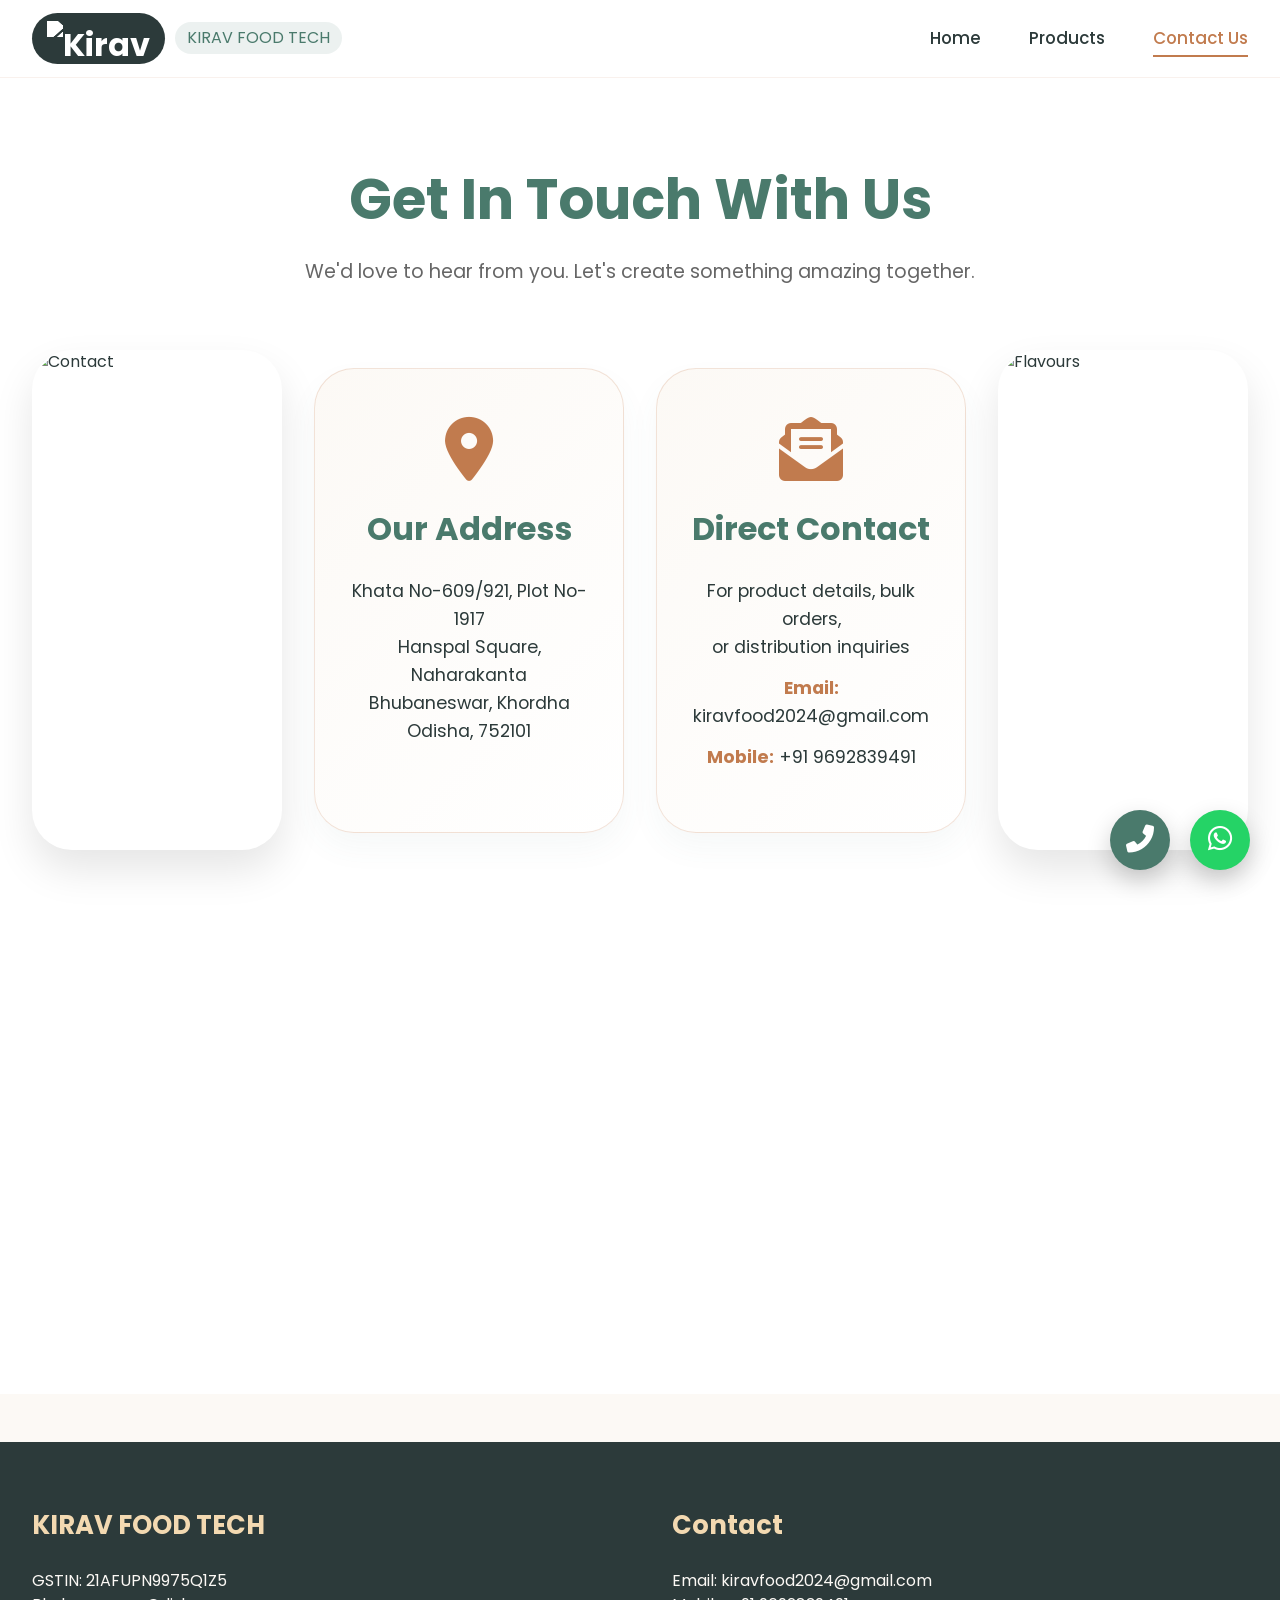
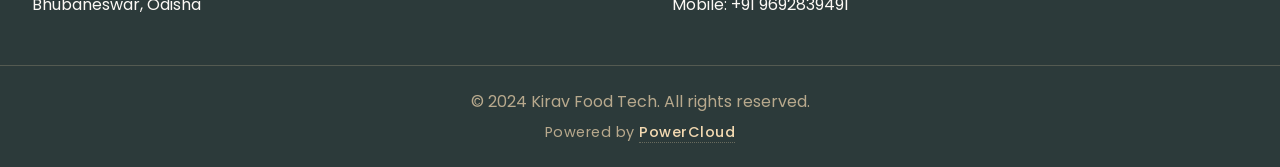
==== contact.html @ 80611a4d "Add files via upload" ====
<!DOCTYPE html>
<html lang="en">
<head>
    <meta charset="UTF-8">
    <meta name="viewport" content="width=device-width, initial-scale=1.0">
    <title>Contact Us | Kirav Food Tech</title>
    <link rel="stylesheet" href="https://cdnjs.cloudflare.com/ajax/libs/font-awesome/6.0.0/css/all.min.css">
    <style>
        * {
            margin: 0;
            padding: 0;
            box-sizing: border-box;
        }

        body {
            font-family: 'Poppins', sans-serif;
            color: #2C3A3A;
            line-height: 1.5;
            background-color: #FCF9F5;
        }

        .container {
            max-width: 1280px;
            margin: 0 auto;
            padding: 0 2rem;
        }
        
        /* Navigation */
        .navbar {
            background: rgba(255,255,255,0.95);
            backdrop-filter: blur(10px);
            position: sticky;
            top: 0;
            z-index: 100;
            padding: 0.8rem 0;
            border-bottom: 1px solid rgba(193,123,78,0.1);
        }
        
        .nav-flex {
            display: flex;
            justify-content: space-between;
            align-items: center;
        }
        
        .logo {
            font-size: 2rem;
            font-weight: 700;
            text-decoration: none;
            color: #C17B4E;
            display: flex;
            align-items: center;
            gap: 10px;
        }
        
        .logo-img-container {
            background: #2C3A3A;
            padding: 8px 15px;
            border-radius: 40px;
            display: flex;
            align-items: center;
            justify-content: center;
        }
        
        .logo-img {
            height: 35px;
            width: auto;
            filter: brightness(0) invert(1);
        }
        
        .logo span {
            font-weight: 400;
            font-size: 1rem;
            color: #4A7A6C;
            background: rgba(74,122,108,0.1);
            padding: 4px 12px;
            border-radius: 40px;
        }
        
        .nav-links {
            display: flex;
            gap: 3rem;
            list-style: none;
        }
        .nav-links a {
            text-decoration: none;
            font-weight: 500;
            color: #2C3A3A;
            font-size: 1.05rem;
            transition: 0.2s;
            position: relative;
            padding: 5px 0;
        }
        .nav-links a:hover,
        .nav-links a.active {
            color: #C17B4E;
        }
        .nav-links a.active:after {
            content: '';
            position: absolute;
            bottom: -2px;
            left: 0;
            width: 100%;
            height: 2px;
            background: #C17B4E;
        }

        /* Contact Page Layout */
        .contact-page {
            padding: 5rem 0;
            background: white;
        }

        .contact-header {
            text-align: center;
            margin-bottom: 4rem;
        }
        .contact-header h1 {
            font-size: 3.5rem;
            color: #4A7A6C;
            margin-bottom: 1rem;
        }
        .contact-header p {
            font-size: 1.2rem;
            color: #666;
        }

        .contact-grid {
            display: grid;
            grid-template-columns: 250px 1fr 250px;
            gap: 2rem;
            align-items: center;
        }

        /* Contact Images - from images/contact-left.jpg and contact-right.jpg */
        .contact-image {
            height: 500px;
            border-radius: 40px;
            overflow: hidden;
            box-shadow: 0 20px 40px rgba(0,0,0,0.1);
        }
        .contact-image img {
            width: 100%;
            height: 100%;
            object-fit: cover;
            transition: transform 0.5s;
        }
        .contact-image:hover img {
            transform: scale(1.1);
        }

        .contact-cards {
            display: grid;
            grid-template-columns: 1fr 1fr;
            gap: 2rem;
        }

        .contact-card {
            background: linear-gradient(135deg, #FCF9F5, #fff);
            padding: 3rem 2rem;
            border-radius: 40px;
            text-align: center;
            border: 1px solid rgba(193,123,78,0.2);
            box-shadow: 0 15px 30px rgba(74,122,108,0.05);
            transition: 0.3s;
        }
        .contact-card:hover {
            transform: translateY(-10px);
            border-color: #C17B4E;
        }
        .contact-card i {
            font-size: 4rem;
            color: #C17B4E;
            margin-bottom: 1.5rem;
        }
        .contact-card h3 {
            font-size: 2rem;
            color: #4A7A6C;
            margin-bottom: 1.5rem;
        }
        .contact-card p {
            font-size: 1.1rem;
            color: #2C3A3A;
            margin-bottom: 0.8rem;
            line-height: 1.6;
        }
        .contact-card strong {
            color: #C17B4E;
        }

        /* Map Section */
        .map-section {
            margin-top: 4rem;
            border-radius: 40px;
            overflow: hidden;
            height: 400px;
        }
        .map-section iframe {
            width: 100%;
            height: 100%;
        }

/* Footer */
footer {
    background: #2C3A3A;
    color: #FCF9F5;
    padding-top: 4rem;
    margin-top: 3rem;
}

.footer-grid {
    display: grid;
    grid-template-columns: 1fr 1fr;
    gap: 4rem;
    padding-bottom: 3rem;
}

.footer-col h3 {
    color: #F3D9B1;
    font-size: 1.6rem;
    margin-bottom: 1.5rem;
}

.footer-bottom {
    border-top: 1px solid rgba(243, 217, 177, 0.2);
    padding: 1.5rem 0;
    text-align: center;
    color: rgba(243, 217, 177, 0.7);
}

/* PowerCloud link styling - FIXED */
.footer-bottom a {
    color: #F3D9B1;  /* Vanilla cream color */
    text-decoration: none;
    font-weight: 500;
    transition: color 0.2s;
    border-bottom: 1px dotted rgba(243, 217, 177, 0.3);
}

.footer-bottom a:hover {
    color: #C17B4E;  /* Terracotta on hover */
    border-bottom-color: #C17B4E;
}

.powered-by {
    margin-top: 0.5rem;
    font-size: 0.9rem;
    letter-spacing: 0.5px;
}

        /* Floating Buttons */
        .float-btn {
            position: fixed;
            width: 60px;
            height: 60px;
            bottom: 30px;
            border-radius: 50%;
            color: white;
            text-align: center;
            font-size: 28px;
            line-height: 60px;
            box-shadow: 0 10px 25px rgba(0,0,0,0.2);
            z-index: 100;
            transition: 0.2s;
        }
        .whatsapp {
            background: #25D366;
            right: 30px;
        }
        .phone {
            background: #4A7A6C;
            right: 110px;
        }
        .float-btn:hover {
            transform: scale(1.1);
        }

        @media (max-width: 1000px) {
            .contact-grid {
                grid-template-columns: 1fr;
            }
            .contact-image {
                height: 300px;
            }
        }
    </style>
    <link href="https://fonts.googleapis.com/css2?family=Poppins:wght@300;400;500;600;700&display=swap" rel="stylesheet">
</head>
<body>
    <nav class="navbar">
        <div class="container nav-flex">
            <a href="index.html" class="logo">
                <div class="logo-img-container">
                    <img src="images/logo-dark.png" alt="Kirav" class="logo-img">
                </div>
                <span>KIRAV FOOD TECH</span>
            </a>
            <ul class="nav-links">
                <li><a href="index.html">Home</a></li>
                <li><a href="products.html">Products</a></li>
                <li><a href="contact.html" class="active">Contact Us</a></li>
            </ul>
        </div>
    </nav>

    <section class="contact-page">
        <div class="container">
            <div class="contact-header">
                <h1>Get In Touch With Us</h1>
                <p>We'd love to hear from you. Let's create something amazing together.</p>
            </div>

            <div class="contact-grid">
                <!-- Left Image - images/contact-left.jpg -->
                <div class="contact-image">
                    <img src="images/contact-left.jpg" alt="Contact">
                </div>

                <!-- Contact Cards -->
                <div class="contact-cards">
                    <div class="contact-card">
                        <i class="fas fa-map-marker-alt"></i>
                        <h3>Our Address</h3>
                        <p>Khata No-609/921, Plot No-1917<br>
                        Hanspal Square, Naharakanta<br>
                        Bhubaneswar, Khordha<br>
                        Odisha, 752101</p>
                    </div>
                    <div class="contact-card">
                        <i class="fas fa-envelope-open-text"></i>
                        <h3>Direct Contact</h3>
                        <p>For product details, bulk orders,<br>or distribution inquiries</p>
                        <p><strong>Email:</strong> kiravfood2024@gmail.com</p>
                        <p><strong>Mobile:</strong> +91 9692839491</p>
                    </div>
                </div>

                <!-- Right Image - images/contact-right.jpg -->
                <div class="contact-image">
                    <img src="images/contact-right.jpg" alt="Flavours">
                </div>
            </div>

            <!-- Map Section -->
            <div class="map-section">
                <iframe src="https://www.google.com/maps/embed?pb=!1m18!1m12!1m3!1d3742.345678!2d85.8!3d20.3!2m3!1f0!2f0!3f0!3m2!1i1024!2i768!4f13.1!3m3!1m2!1s0x3a1909dcee0e5e9d%3A0x8b0d1e4f5a6b7c8d!2sBhubaneswar!5e0!3m2!1sen!2sin!4v1620000000000!5m2!1sen!2sin" style="border:0;" allowfullscreen="" loading="lazy"></iframe>
            </div>
        </div>
    </section>

<a href="https://wa.me/919692839491" target="_blank" class="float-btn whatsapp">
    <i class="fab fa-whatsapp"></i>
</a>
<a href="tel:+919692839491" target="_blank" class="float-btn phone">
    <i class="fas fa-phone-alt"></i>
</a>

    <footer>
        <div class="container footer-grid">
            <div class="footer-col">
                <h3>KIRAV FOOD TECH</h3>
                <p>GSTIN: 21AFUPN9975Q1Z5</p>
                <p>Bhubaneswar, Odisha</p>
            </div>
            <div class="footer-col">
                <h3>Contact</h3>
                <p>Email: kiravfood2024@gmail.com</p>
                <p>Mobile: +91 9692839491</p>
            </div>
        </div>
        <div class="footer-bottom">
            <p>&copy; 2024 Kirav Food Tech. All rights reserved.</p>
            <p class="powered-by">Powered by <a href="https://sites.google.com/view/powercloud/" target="_blank">PowerCloud</a></p>
        </div>
    </footer>
</body>
</html>
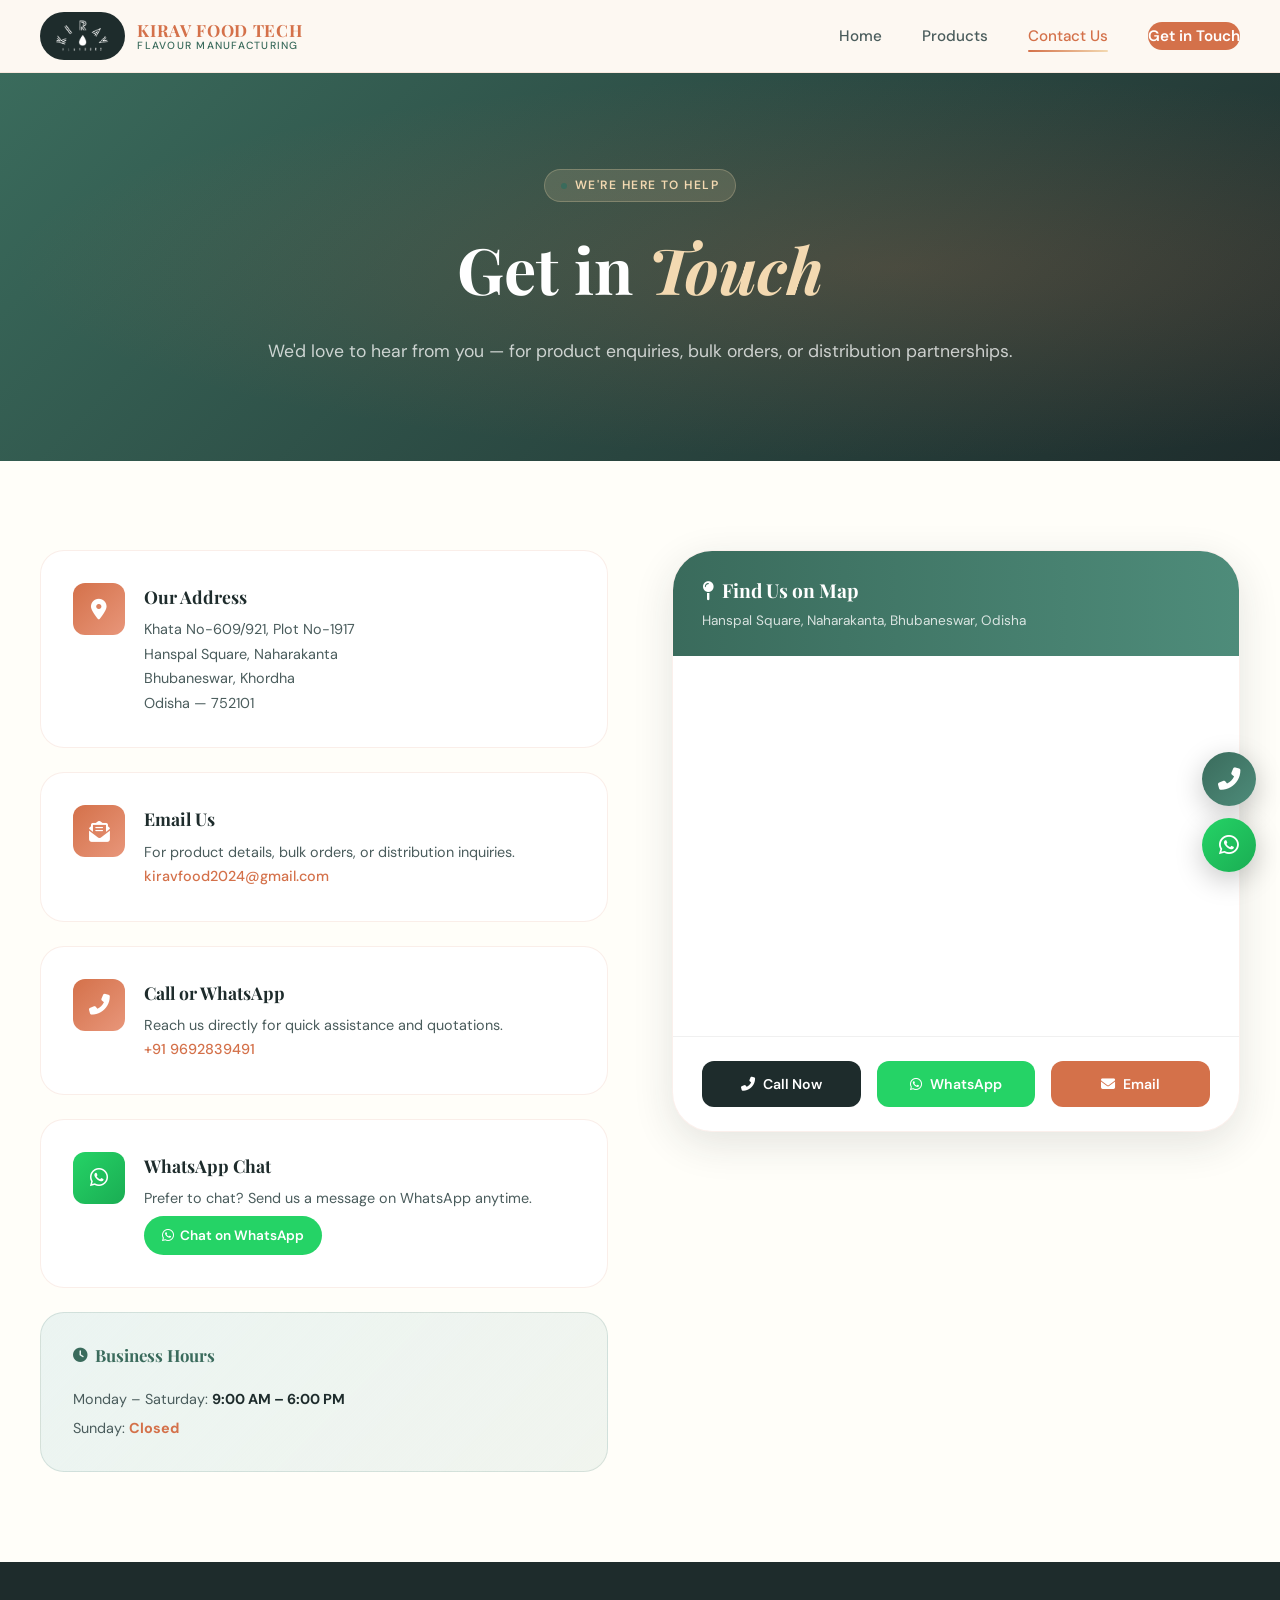
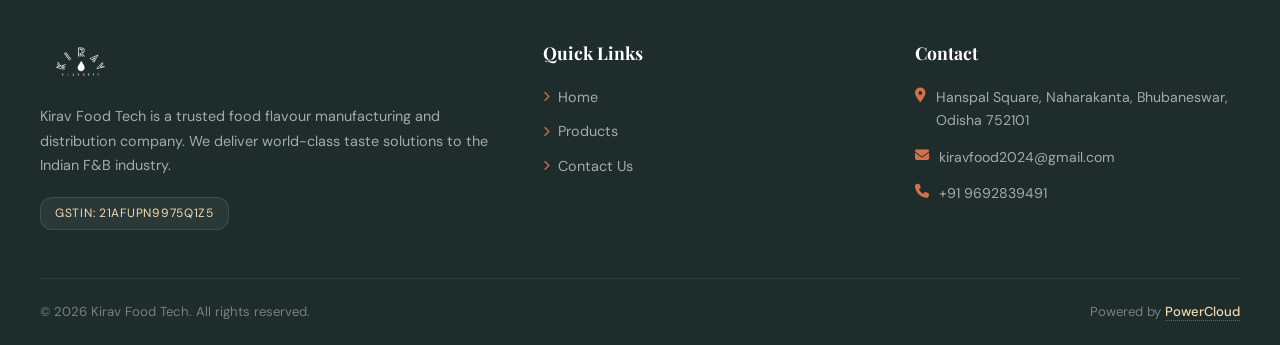
==== commit 241c9911: "Add files via upload" ====
--- a/contact.html
+++ b/contact.html
@@ -1,376 +1,220 @@
-<!DOCTYPE html>
-<html lang="en">
-<head>
-    <meta charset="UTF-8">
-    <meta name="viewport" content="width=device-width, initial-scale=1.0">
-    <title>Contact Us | Kirav Food Tech</title>
-    <link rel="stylesheet" href="https://cdnjs.cloudflare.com/ajax/libs/font-awesome/6.0.0/css/all.min.css">
-    <style>
-        * {
-            margin: 0;
-            padding: 0;
-            box-sizing: border-box;
-        }
-
-        body {
-            font-family: 'Poppins', sans-serif;
-            color: #2C3A3A;
-            line-height: 1.5;
-            background-color: #FCF9F5;
-        }
-
-        .container {
-            max-width: 1280px;
-            margin: 0 auto;
-            padding: 0 2rem;
-        }
-        
-        /* Navigation */
-        .navbar {
-            background: rgba(255,255,255,0.95);
-            backdrop-filter: blur(10px);
-            position: sticky;
-            top: 0;
-            z-index: 100;
-            padding: 0.8rem 0;
-            border-bottom: 1px solid rgba(193,123,78,0.1);
-        }
-        
-        .nav-flex {
-            display: flex;
-            justify-content: space-between;
-            align-items: center;
-        }
-        
-        .logo {
-            font-size: 2rem;
-            font-weight: 700;
-            text-decoration: none;
-            color: #C17B4E;
-            display: flex;
-            align-items: center;
-            gap: 10px;
-        }
-        
-        .logo-img-container {
-            background: #2C3A3A;
-            padding: 8px 15px;
-            border-radius: 40px;
-            display: flex;
-            align-items: center;
-            justify-content: center;
-        }
-        
-        .logo-img {
-            height: 35px;
-            width: auto;
-            filter: brightness(0) invert(1);
-        }
-        
-        .logo span {
-            font-weight: 400;
-            font-size: 1rem;
-            color: #4A7A6C;
-            background: rgba(74,122,108,0.1);
-            padding: 4px 12px;
-            border-radius: 40px;
-        }
-        
-        .nav-links {
-            display: flex;
-            gap: 3rem;
-            list-style: none;
-        }
-        .nav-links a {
-            text-decoration: none;
-            font-weight: 500;
-            color: #2C3A3A;
-            font-size: 1.05rem;
-            transition: 0.2s;
-            position: relative;
-            padding: 5px 0;
-        }
-        .nav-links a:hover,
-        .nav-links a.active {
-            color: #C17B4E;
-        }
-        .nav-links a.active:after {
-            content: '';
-            position: absolute;
-            bottom: -2px;
-            left: 0;
-            width: 100%;
-            height: 2px;
-            background: #C17B4E;
-        }
-
-        /* Contact Page Layout */
-        .contact-page {
-            padding: 5rem 0;
-            background: white;
-        }
-
-        .contact-header {
-            text-align: center;
-            margin-bottom: 4rem;
-        }
-        .contact-header h1 {
-            font-size: 3.5rem;
-            color: #4A7A6C;
-            margin-bottom: 1rem;
-        }
-        .contact-header p {
-            font-size: 1.2rem;
-            color: #666;
-        }
-
-        .contact-grid {
-            display: grid;
-            grid-template-columns: 250px 1fr 250px;
-            gap: 2rem;
-            align-items: center;
-        }
-
-        /* Contact Images - from images/contact-left.jpg and contact-right.jpg */
-        .contact-image {
-            height: 500px;
-            border-radius: 40px;
-            overflow: hidden;
-            box-shadow: 0 20px 40px rgba(0,0,0,0.1);
-        }
-        .contact-image img {
-            width: 100%;
-            height: 100%;
-            object-fit: cover;
-            transition: transform 0.5s;
-        }
-        .contact-image:hover img {
-            transform: scale(1.1);
-        }
-
-        .contact-cards {
-            display: grid;
-            grid-template-columns: 1fr 1fr;
-            gap: 2rem;
-        }
-
-        .contact-card {
-            background: linear-gradient(135deg, #FCF9F5, #fff);
-            padding: 3rem 2rem;
-            border-radius: 40px;
-            text-align: center;
-            border: 1px solid rgba(193,123,78,0.2);
-            box-shadow: 0 15px 30px rgba(74,122,108,0.05);
-            transition: 0.3s;
-        }
-        .contact-card:hover {
-            transform: translateY(-10px);
-            border-color: #C17B4E;
-        }
-        .contact-card i {
-            font-size: 4rem;
-            color: #C17B4E;
-            margin-bottom: 1.5rem;
-        }
-        .contact-card h3 {
-            font-size: 2rem;
-            color: #4A7A6C;
-            margin-bottom: 1.5rem;
-        }
-        .contact-card p {
-            font-size: 1.1rem;
-            color: #2C3A3A;
-            margin-bottom: 0.8rem;
-            line-height: 1.6;
-        }
-        .contact-card strong {
-            color: #C17B4E;
-        }
-
-        /* Map Section */
-        .map-section {
-            margin-top: 4rem;
-            border-radius: 40px;
-            overflow: hidden;
-            height: 400px;
-        }
-        .map-section iframe {
-            width: 100%;
-            height: 100%;
-        }
-
-/* Footer */
-footer {
-    background: #2C3A3A;
-    color: #FCF9F5;
-    padding-top: 4rem;
-    margin-top: 3rem;
-}
-
-.footer-grid {
-    display: grid;
-    grid-template-columns: 1fr 1fr;
-    gap: 4rem;
-    padding-bottom: 3rem;
-}
-
-.footer-col h3 {
-    color: #F3D9B1;
-    font-size: 1.6rem;
-    margin-bottom: 1.5rem;
-}
-
-.footer-bottom {
-    border-top: 1px solid rgba(243, 217, 177, 0.2);
-    padding: 1.5rem 0;
-    text-align: center;
-    color: rgba(243, 217, 177, 0.7);
-}
-
-/* PowerCloud link styling - FIXED */
-.footer-bottom a {
-    color: #F3D9B1;  /* Vanilla cream color */
-    text-decoration: none;
-    font-weight: 500;
-    transition: color 0.2s;
-    border-bottom: 1px dotted rgba(243, 217, 177, 0.3);
-}
-
-.footer-bottom a:hover {
-    color: #C17B4E;  /* Terracotta on hover */
-    border-bottom-color: #C17B4E;
-}
-
-.powered-by {
-    margin-top: 0.5rem;
-    font-size: 0.9rem;
-    letter-spacing: 0.5px;
-}
-
-        /* Floating Buttons */
-        .float-btn {
-            position: fixed;
-            width: 60px;
-            height: 60px;
-            bottom: 30px;
-            border-radius: 50%;
-            color: white;
-            text-align: center;
-            font-size: 28px;
-            line-height: 60px;
-            box-shadow: 0 10px 25px rgba(0,0,0,0.2);
-            z-index: 100;
-            transition: 0.2s;
-        }
-        .whatsapp {
-            background: #25D366;
-            right: 30px;
-        }
-        .phone {
-            background: #4A7A6C;
-            right: 110px;
-        }
-        .float-btn:hover {
-            transform: scale(1.1);
-        }
-
-        @media (max-width: 1000px) {
-            .contact-grid {
-                grid-template-columns: 1fr;
-            }
-            .contact-image {
-                height: 300px;
-            }
-        }
-    </style>
-    <link href="https://fonts.googleapis.com/css2?family=Poppins:wght@300;400;500;600;700&display=swap" rel="stylesheet">
-</head>
-<body>
-    <nav class="navbar">
-        <div class="container nav-flex">
-            <a href="index.html" class="logo">
-                <div class="logo-img-container">
-                    <img src="images/logo-dark.png" alt="Kirav" class="logo-img">
-                </div>
-                <span>KIRAV FOOD TECH</span>
-            </a>
-            <ul class="nav-links">
-                <li><a href="index.html">Home</a></li>
-                <li><a href="products.html">Products</a></li>
-                <li><a href="contact.html" class="active">Contact Us</a></li>
-            </ul>
-        </div>
-    </nav>
-
-    <section class="contact-page">
-        <div class="container">
-            <div class="contact-header">
-                <h1>Get In Touch With Us</h1>
-                <p>We'd love to hear from you. Let's create something amazing together.</p>
-            </div>
-
-            <div class="contact-grid">
-                <!-- Left Image - images/contact-left.jpg -->
-                <div class="contact-image">
-                    <img src="images/contact-left.jpg" alt="Contact">
-                </div>
-
-                <!-- Contact Cards -->
-                <div class="contact-cards">
-                    <div class="contact-card">
-                        <i class="fas fa-map-marker-alt"></i>
-                        <h3>Our Address</h3>
-                        <p>Khata No-609/921, Plot No-1917<br>
-                        Hanspal Square, Naharakanta<br>
-                        Bhubaneswar, Khordha<br>
-                        Odisha, 752101</p>
-                    </div>
-                    <div class="contact-card">
-                        <i class="fas fa-envelope-open-text"></i>
-                        <h3>Direct Contact</h3>
-                        <p>For product details, bulk orders,<br>or distribution inquiries</p>
-                        <p><strong>Email:</strong> kiravfood2024@gmail.com</p>
-                        <p><strong>Mobile:</strong> +91 9692839491</p>
-                    </div>
-                </div>
-
-                <!-- Right Image - images/contact-right.jpg -->
-                <div class="contact-image">
-                    <img src="images/contact-right.jpg" alt="Flavours">
-                </div>
-            </div>
-
-            <!-- Map Section -->
-            <div class="map-section">
-                <iframe src="https://www.google.com/maps/embed?pb=!1m18!1m12!1m3!1d3742.345678!2d85.8!3d20.3!2m3!1f0!2f0!3f0!3m2!1i1024!2i768!4f13.1!3m3!1m2!1s0x3a1909dcee0e5e9d%3A0x8b0d1e4f5a6b7c8d!2sBhubaneswar!5e0!3m2!1sen!2sin!4v1620000000000!5m2!1sen!2sin" style="border:0;" allowfullscreen="" loading="lazy"></iframe>
-            </div>
-        </div>
-    </section>
-
-<a href="https://wa.me/919692839491" target="_blank" class="float-btn whatsapp">
-    <i class="fab fa-whatsapp"></i>
-</a>
-<a href="tel:+919692839491" target="_blank" class="float-btn phone">
-    <i class="fas fa-phone-alt"></i>
-</a>
-
-    <footer>
-        <div class="container footer-grid">
-            <div class="footer-col">
-                <h3>KIRAV FOOD TECH</h3>
-                <p>GSTIN: 21AFUPN9975Q1Z5</p>
-                <p>Bhubaneswar, Odisha</p>
-            </div>
-            <div class="footer-col">
-                <h3>Contact</h3>
-                <p>Email: kiravfood2024@gmail.com</p>
-                <p>Mobile: +91 9692839491</p>
-            </div>
-        </div>
-        <div class="footer-bottom">
-            <p>&copy; 2024 Kirav Food Tech. All rights reserved.</p>
-            <p class="powered-by">Powered by <a href="https://sites.google.com/view/powercloud/" target="_blank">PowerCloud</a></p>
-        </div>
-    </footer>
-</body>
-</html>+<!DOCTYPE html>
+<html lang="en">
+<head>
+  <meta charset="UTF-8">
+  <meta name="viewport" content="width=device-width, initial-scale=1.0">
+  <title>Contact Us | Kirav Food Tech</title>
+  <link rel="stylesheet" href="https://cdnjs.cloudflare.com/ajax/libs/font-awesome/6.4.0/css/all.min.css">
+  <link rel="stylesheet" href="style.css">
+</head>
+<body>
+
+  <!-- NAVBAR -->
+  <nav class="navbar">
+    <div class="container nav-inner">
+      <a href="index.html" class="logo">
+        <div class="logo-badge">
+          <img src="images/logo-dark.png" alt="Kirav">
+        </div>
+        <div class="logo-text">
+          KIRAV FOOD TECH
+          <small>Flavour Manufacturing</small>
+        </div>
+      </a>
+      <button class="nav-toggle" id="navToggle" aria-label="Toggle menu">
+        <span></span><span></span><span></span>
+      </button>
+      <ul class="nav-links" id="navLinks">
+        <li><a href="index.html">Home</a></li>
+        <li><a href="products.html">Products</a></li>
+        <li><a href="contact.html" class="active">Contact Us</a></li>
+        <li><a href="contact.html" class="nav-cta">Get in Touch</a></li>
+      </ul>
+    </div>
+  </nav>
+
+  <!-- CONTACT HERO -->
+  <header class="contact-hero">
+    <div class="container">
+      <span class="section-tag" style="color:var(--sand); background: rgba(243,217,177,0.15); border: 1px solid rgba(243,217,177,0.25); margin: 0 auto 1rem; display: inline-flex;">
+        We're Here to Help
+      </span>
+      <h1>Get in <em>Touch</em></h1>
+      <p>We'd love to hear from you — for product enquiries, bulk orders, or distribution partnerships.</p>
+    </div>
+  </header>
+
+  <!-- CONTACT SECTION -->
+  <section class="contact-section">
+    <div class="container">
+      <div class="contact-layout">
+
+        <!-- LEFT: Contact Info Cards -->
+        <div class="contact-info-stack">
+          <div class="contact-card fade-up fade-up-1">
+            <div class="contact-card-icon">
+              <i class="fas fa-map-marker-alt"></i>
+            </div>
+            <div>
+              <h4>Our Address</h4>
+              <p>
+                Khata No-609/921, Plot No-1917<br>
+                Hanspal Square, Naharakanta<br>
+                Bhubaneswar, Khordha<br>
+                Odisha — 752101
+              </p>
+            </div>
+          </div>
+
+          <div class="contact-card fade-up fade-up-2">
+            <div class="contact-card-icon">
+              <i class="fas fa-envelope-open-text"></i>
+            </div>
+            <div>
+              <h4>Email Us</h4>
+              <p>For product details, bulk orders, or distribution inquiries.</p>
+              <p><a href="mailto:kiravfood2024@gmail.com">kiravfood2024@gmail.com</a></p>
+            </div>
+          </div>
+
+          <div class="contact-card fade-up fade-up-3">
+            <div class="contact-card-icon">
+              <i class="fas fa-phone-alt"></i>
+            </div>
+            <div>
+              <h4>Call or WhatsApp</h4>
+              <p>Reach us directly for quick assistance and quotations.</p>
+              <p><a href="tel:+919692839491">+91 9692839491</a></p>
+            </div>
+          </div>
+
+          <div class="contact-card fade-up fade-up-4">
+            <div class="contact-card-icon" style="background: linear-gradient(135deg, #25D366, #1aad53);">
+              <i class="fab fa-whatsapp"></i>
+            </div>
+            <div>
+              <h4>WhatsApp Chat</h4>
+              <p>Prefer to chat? Send us a message on WhatsApp anytime.</p>
+              <p>
+                <a href="https://wa.me/919692839491" target="_blank" style="display: inline-flex; align-items: center; gap: 6px; background: #25D366; color: white; padding: 8px 18px; border-radius: 30px; font-size: 0.85rem; font-weight: 600; margin-top: 6px; transition: all 0.2s;">
+                  <i class="fab fa-whatsapp"></i> Chat on WhatsApp
+                </a>
+              </p>
+            </div>
+          </div>
+
+          <!-- Business Hours -->
+          <div style="background: linear-gradient(135deg, var(--forest-pale), rgba(74,140,122,0.08)); border: 1px solid rgba(58,107,92,0.15); border-radius: var(--radius-md); padding: 1.8rem 2rem;">
+            <h4 style="font-family: 'Playfair Display', serif; color: var(--forest); font-size: 1.05rem; margin-bottom: 1rem; display: flex; align-items: center; gap: 8px;">
+              <i class="fas fa-clock" style="font-size: 0.9rem;"></i> Business Hours
+            </h4>
+            <p style="font-size: 0.9rem; color: var(--mid); line-height: 2;">
+              Monday – Saturday: <strong style="color: var(--dark);">9:00 AM – 6:00 PM</strong><br>
+              Sunday: <strong style="color: var(--terracotta);">Closed</strong>
+            </p>
+          </div>
+        </div>
+
+        <!-- RIGHT: Map Panel -->
+        <div class="map-panel fade-up fade-up-2">
+          <div class="map-header">
+            <h3><i class="fas fa-map-pin" style="margin-right:8px;"></i>Find Us on Map</h3>
+            <p>Hanspal Square, Naharakanta, Bhubaneswar, Odisha</p>
+          </div>
+          <iframe
+            src="https://www.google.com/maps/embed?pb=!1m18!1m12!1m3!1d3742.345678!2d85.8!3d20.3!2m3!1f0!2f0!3f0!3m2!1i1024!2i768!4f13.1!3m3!1m2!1s0x3a1909dcee0e5e9d%3A0x8b0d1e4f5a6b7c8d!2sBhubaneswar!5e0!3m2!1sen!2sin!4v1620000000000!5m2!1sen!2sin"
+            allowfullscreen
+            loading="lazy"
+            title="Kirav Food Tech Location">
+          </iframe>
+
+          <!-- Quick contact strip below map -->
+          <div style="padding: 1.5rem 1.8rem; display: flex; gap: 1rem; flex-wrap: wrap; border-top: 1px solid rgba(0,0,0,0.06);">
+            <a href="tel:+919692839491"
+               style="flex: 1; min-width: 140px; display: flex; align-items: center; justify-content: center; gap: 8px; background: var(--dark); color: white; padding: 12px 20px; border-radius: var(--radius-sm); font-size: 0.88rem; font-weight: 600; transition: all 0.2s; text-decoration: none;">
+              <i class="fas fa-phone-alt"></i> Call Now
+            </a>
+            <a href="https://wa.me/919692839491" target="_blank"
+               style="flex: 1; min-width: 140px; display: flex; align-items: center; justify-content: center; gap: 8px; background: #25D366; color: white; padding: 12px 20px; border-radius: var(--radius-sm); font-size: 0.88rem; font-weight: 600; transition: all 0.2s; text-decoration: none;">
+              <i class="fab fa-whatsapp"></i> WhatsApp
+            </a>
+            <a href="mailto:kiravfood2024@gmail.com"
+               style="flex: 1; min-width: 140px; display: flex; align-items: center; justify-content: center; gap: 8px; background: var(--terracotta); color: white; padding: 12px 20px; border-radius: var(--radius-sm); font-size: 0.88rem; font-weight: 600; transition: all 0.2s; text-decoration: none;">
+              <i class="fas fa-envelope"></i> Email
+            </a>
+          </div>
+        </div>
+
+      </div>
+    </div>
+  </section>
+
+  <!-- FLOATING BUTTONS -->
+  <div class="float-group">
+    <a href="tel:+919692839491" class="float-btn float-call" data-tip="Call Us"><i class="fas fa-phone-alt"></i></a>
+    <a href="https://wa.me/919692839491" target="_blank" class="float-btn float-wa" data-tip="WhatsApp"><i class="fab fa-whatsapp"></i></a>
+  </div>
+
+  <!-- FOOTER -->
+  <footer>
+    <div class="container">
+      <div class="footer-top">
+        <div class="footer-brand">
+          <div class="logo-badge" style="width: fit-content; margin-bottom: 1.2rem;">
+            <img src="images/logo-dark.png" alt="Kirav" style="height:30px;">
+          </div>
+          <p>Kirav Food Tech is a trusted food flavour manufacturing and distribution company. We deliver world-class taste solutions to the Indian F&amp;B industry.</p>
+          <span class="footer-gstin">GSTIN: 21AFUPN9975Q1Z5</span>
+        </div>
+        <div class="footer-col">
+          <h4>Quick Links</h4>
+          <ul>
+            <li><a href="index.html"><i class="fas fa-chevron-right"></i> Home</a></li>
+            <li><a href="products.html"><i class="fas fa-chevron-right"></i> Products</a></li>
+            <li><a href="contact.html"><i class="fas fa-chevron-right"></i> Contact Us</a></li>
+          </ul>
+        </div>
+        <div class="footer-col">
+          <h4>Contact</h4>
+          <div class="footer-contact-item">
+            <i class="fas fa-map-marker-alt"></i>
+            <span>Hanspal Square, Naharakanta, Bhubaneswar, Odisha 752101</span>
+          </div>
+          <div class="footer-contact-item">
+            <i class="fas fa-envelope"></i>
+            <a href="mailto:kiravfood2024@gmail.com">kiravfood2024@gmail.com</a>
+          </div>
+          <div class="footer-contact-item">
+            <i class="fas fa-phone"></i>
+            <a href="tel:+919692839491">+91 9692839491</a>
+          </div>
+        </div>
+      </div>
+      <div class="footer-bottom">
+        <p>&copy; 2026 Kirav Food Tech. All rights reserved.</p>
+        <p>Powered by <a href="https://jyotiranswain.github.io/powercloud/" target="_blank">PowerCloud</a></p>
+      </div>
+    </div>
+  </footer>
+
+  <script>
+    const toggle = document.getElementById('navToggle');
+    const links = document.getElementById('navLinks');
+    toggle.addEventListener('click', () => {
+      toggle.classList.toggle('open');
+      links.classList.toggle('open');
+    });
+    links.querySelectorAll('a').forEach(a => {
+      a.addEventListener('click', () => {
+        toggle.classList.remove('open');
+        links.classList.remove('open');
+      });
+    });
+
+    const observer = new IntersectionObserver((entries) => {
+      entries.forEach(e => { if (e.isIntersecting) e.target.style.opacity = '1'; });
+    }, { threshold: 0.1 });
+    document.querySelectorAll('.fade-up').forEach(el => observer.observe(el));
+  </script>
+</body>
+</html>
--- a/style.css
+++ b/style.css
@@ -0,0 +1,1221 @@
+/* =============================================
+   KIRAV FOOD TECH — Modern Redesign
+   CSS Variables & Global Reset
+   ============================================= */
+@import url('https://fonts.googleapis.com/css2?family=Playfair+Display:wght@400;600;700;900&family=DM+Sans:wght@300;400;500;600&display=swap');
+
+:root {
+  --terracotta: #D4714A;
+  --terracotta-light: #E8967A;
+  --terracotta-dark: #B55C38;
+  --forest: #3A6B5C;
+  --forest-light: #4E8C7A;
+  --forest-pale: #EBF4F1;
+  --cream: #FDF8F2;
+  --warm-white: #FFFEF9;
+  --sand: #F3D9B1;
+  --dark: #1E2C2C;
+  --mid: #4A5C5C;
+  --light-text: #7A9090;
+  --radius-sm: 12px;
+  --radius-md: 24px;
+  --radius-lg: 40px;
+  --radius-xl: 60px;
+  --shadow-sm: 0 4px 16px rgba(30,44,44,0.07);
+  --shadow-md: 0 12px 40px rgba(30,44,44,0.12);
+  --shadow-lg: 0 24px 64px rgba(30,44,44,0.16);
+  --transition: all 0.35s cubic-bezier(0.4,0,0.2,1);
+  --max-width: 1300px;
+}
+
+*, *::before, *::after {
+  margin: 0; padding: 0; box-sizing: border-box;
+}
+
+html {
+  scroll-behavior: smooth;
+  font-size: 16px;
+}
+
+body {
+  font-family: 'DM Sans', sans-serif;
+  background: var(--cream);
+  color: var(--dark);
+  line-height: 1.6;
+  overflow-x: hidden;
+}
+
+img { max-width: 100%; display: block; }
+a { text-decoration: none; color: inherit; }
+ul { list-style: none; }
+
+.container {
+  max-width: var(--max-width);
+  margin: 0 auto;
+  padding: 0 clamp(1rem, 4vw, 2.5rem);
+}
+
+/* =============================================
+   TYPOGRAPHY HELPERS
+   ============================================= */
+.display-font { font-family: 'Playfair Display', serif; }
+
+/* =============================================
+   NAVBAR
+   ============================================= */
+.navbar {
+  position: sticky;
+  top: 0;
+  z-index: 1000;
+  background: rgba(253,248,242,0.94);
+  backdrop-filter: blur(20px);
+  -webkit-backdrop-filter: blur(20px);
+  border-bottom: 1px solid rgba(212,113,74,0.12);
+  transition: var(--transition);
+}
+
+.nav-inner {
+  display: flex;
+  align-items: center;
+  justify-content: space-between;
+  height: 72px;
+  gap: 1rem;
+}
+
+.logo {
+  display: flex;
+  align-items: center;
+  gap: 12px;
+  flex-shrink: 0;
+}
+
+.logo-badge {
+  background: var(--dark);
+  padding: 8px 16px;
+  border-radius: var(--radius-lg);
+  display: flex;
+  align-items: center;
+}
+
+.logo-badge img {
+  height: 32px;
+  width: auto;
+  filter: brightness(0) invert(1);
+}
+
+.logo-text {
+  font-family: 'Playfair Display', serif;
+  font-size: 1.05rem;
+  font-weight: 700;
+  color: var(--terracotta);
+  letter-spacing: 0.04em;
+  line-height: 1.2;
+}
+
+.logo-text small {
+  display: block;
+  font-family: 'DM Sans', sans-serif;
+  font-size: 0.65rem;
+  font-weight: 500;
+  color: var(--forest);
+  letter-spacing: 0.12em;
+  text-transform: uppercase;
+}
+
+.nav-links {
+  display: flex;
+  align-items: center;
+  gap: 2.5rem;
+}
+
+.nav-links a {
+  font-size: 0.95rem;
+  font-weight: 500;
+  color: var(--mid);
+  position: relative;
+  padding: 4px 0;
+  transition: color 0.2s;
+}
+
+.nav-links a::after {
+  content: '';
+  position: absolute;
+  bottom: -2px;
+  left: 0;
+  width: 0;
+  height: 2px;
+  background: linear-gradient(90deg, var(--terracotta), var(--sand));
+  border-radius: 2px;
+  transition: width 0.3s ease;
+}
+
+.nav-links a:hover,
+.nav-links a.active {
+  color: var(--terracotta);
+}
+
+.nav-links a:hover::after,
+.nav-links a.active::after {
+  width: 100%;
+}
+
+.nav-cta {
+  background: var(--terracotta);
+  color: white !important;
+  padding: 10px 22px;
+  border-radius: var(--radius-lg);
+  font-weight: 600 !important;
+  transition: var(--transition) !important;
+  white-space: nowrap;
+}
+
+.nav-cta::after { display: none !important; }
+
+.nav-cta:hover {
+  background: var(--terracotta-dark) !important;
+  color: white !important;
+  transform: translateY(-1px);
+  box-shadow: 0 8px 24px rgba(212,113,74,0.35);
+}
+
+/* Hamburger */
+.nav-toggle {
+  display: none;
+  flex-direction: column;
+  gap: 5px;
+  cursor: pointer;
+  padding: 6px;
+  border-radius: 8px;
+  background: none;
+  border: none;
+  z-index: 200;
+}
+
+.nav-toggle span {
+  display: block;
+  width: 24px;
+  height: 2px;
+  background: var(--dark);
+  border-radius: 2px;
+  transition: var(--transition);
+}
+
+.nav-toggle.open span:nth-child(1) { transform: rotate(45deg) translate(5px, 5px); }
+.nav-toggle.open span:nth-child(2) { opacity: 0; }
+.nav-toggle.open span:nth-child(3) { transform: rotate(-45deg) translate(5px, -5px); }
+
+/* =============================================
+   HERO SLIDER
+   ============================================= */
+.hero-slider {
+  position: relative;
+  height: clamp(520px, 88vh, 900px);
+  overflow: hidden;
+}
+
+.slide {
+  position: absolute;
+  inset: 0;
+  background-size: cover;
+  background-position: center;
+  opacity: 0;
+  transition: opacity 1.2s ease;
+}
+
+.slide.active { opacity: 1; }
+
+.slide-overlay {
+  position: absolute;
+  inset: 0;
+  background: linear-gradient(105deg,
+    rgba(30,44,44,0.78) 0%,
+    rgba(30,44,44,0.45) 55%,
+    rgba(30,44,44,0.15) 100%);
+}
+
+.slide-content {
+  position: relative;
+  z-index: 2;
+  height: 100%;
+  display: flex;
+  flex-direction: column;
+  justify-content: center;
+  padding: 2rem 0;
+  max-width: 720px;
+}
+
+.slide-eyebrow {
+  display: inline-flex;
+  align-items: center;
+  gap: 8px;
+  background: rgba(243,217,177,0.2);
+  border: 1px solid rgba(243,217,177,0.4);
+  color: var(--sand);
+  font-size: 0.78rem;
+  font-weight: 600;
+  letter-spacing: 0.14em;
+  text-transform: uppercase;
+  padding: 6px 16px;
+  border-radius: var(--radius-lg);
+  margin-bottom: 1.2rem;
+  backdrop-filter: blur(6px);
+  width: fit-content;
+}
+
+.slide-eyebrow i { font-size: 0.7rem; color: var(--sand); }
+
+.slide-content h1 {
+  font-family: 'Playfair Display', serif;
+  font-size: clamp(2.4rem, 5.5vw, 5rem);
+  font-weight: 700;
+  color: white;
+  line-height: 1.08;
+  margin-bottom: 1.2rem;
+}
+
+.slide-content h1 em {
+  font-style: italic;
+  color: var(--sand);
+}
+
+.slide-content p {
+  font-size: clamp(1rem, 1.8vw, 1.25rem);
+  color: rgba(255,255,255,0.85);
+  margin-bottom: 2rem;
+  max-width: 480px;
+}
+
+.btn-primary {
+  display: inline-flex;
+  align-items: center;
+  gap: 10px;
+  background: var(--terracotta);
+  color: white;
+  font-weight: 600;
+  font-size: 0.95rem;
+  padding: 14px 30px;
+  border-radius: var(--radius-lg);
+  transition: var(--transition);
+  width: fit-content;
+  border: 2px solid var(--terracotta);
+}
+
+.btn-primary:hover {
+  background: transparent;
+  border-color: white;
+  color: white;
+  transform: translateY(-2px);
+  box-shadow: 0 12px 32px rgba(212,113,74,0.4);
+}
+
+.btn-primary i { font-size: 0.85rem; transition: transform 0.2s; }
+.btn-primary:hover i { transform: translateX(4px); }
+
+.btn-secondary {
+  display: inline-flex;
+  align-items: center;
+  gap: 10px;
+  background: transparent;
+  color: var(--terracotta);
+  font-weight: 600;
+  font-size: 0.95rem;
+  padding: 13px 28px;
+  border-radius: var(--radius-lg);
+  border: 2px solid var(--terracotta);
+  transition: var(--transition);
+  width: fit-content;
+}
+
+.btn-secondary:hover {
+  background: var(--terracotta);
+  color: white;
+  transform: translateY(-2px);
+  box-shadow: var(--shadow-md);
+}
+
+/* Slider controls */
+.slider-nav {
+  position: absolute;
+  bottom: 32px;
+  left: 50%;
+  transform: translateX(-50%);
+  z-index: 10;
+  display: flex;
+  align-items: center;
+  gap: 12px;
+}
+
+.slider-dot {
+  width: 8px;
+  height: 8px;
+  border-radius: 50%;
+  background: rgba(255,255,255,0.4);
+  cursor: pointer;
+  transition: var(--transition);
+  border: none;
+  padding: 0;
+}
+
+.slider-dot.active {
+  width: 28px;
+  border-radius: 4px;
+  background: var(--sand);
+}
+
+.slider-arrows {
+  position: absolute;
+  top: 50%;
+  transform: translateY(-50%);
+  width: 100%;
+  z-index: 10;
+  display: flex;
+  justify-content: space-between;
+  padding: 0 20px;
+  pointer-events: none;
+}
+
+.slider-arrow {
+  pointer-events: all;
+  width: 48px;
+  height: 48px;
+  background: rgba(255,255,255,0.15);
+  backdrop-filter: blur(10px);
+  border: 1px solid rgba(255,255,255,0.25);
+  border-radius: 50%;
+  color: white;
+  font-size: 1rem;
+  cursor: pointer;
+  transition: var(--transition);
+  display: flex;
+  align-items: center;
+  justify-content: center;
+}
+
+.slider-arrow:hover {
+  background: var(--terracotta);
+  border-color: var(--terracotta);
+  transform: scale(1.1);
+}
+
+/* =============================================
+   STATS STRIP
+   ============================================= */
+.stats-strip {
+  background: var(--dark);
+  padding: 28px 0;
+}
+
+.stats-strip-inner {
+  display: grid;
+  grid-template-columns: repeat(4, 1fr);
+  gap: 1rem;
+  text-align: center;
+}
+
+.stat-item {
+  padding: 0.5rem;
+  border-right: 1px solid rgba(255,255,255,0.08);
+}
+
+.stat-item:last-child { border-right: none; }
+
+.stat-number {
+  font-family: 'Playfair Display', serif;
+  font-size: clamp(1.6rem, 3vw, 2.4rem);
+  font-weight: 700;
+  color: var(--sand);
+}
+
+.stat-label {
+  font-size: 0.8rem;
+  color: rgba(255,255,255,0.55);
+  text-transform: uppercase;
+  letter-spacing: 0.1em;
+  margin-top: 2px;
+}
+
+/* =============================================
+   SECTION COMMONS
+   ============================================= */
+.section-tag {
+  display: inline-flex;
+  align-items: center;
+  gap: 8px;
+  background: var(--forest-pale);
+  color: var(--forest);
+  font-size: 0.75rem;
+  font-weight: 600;
+  letter-spacing: 0.12em;
+  text-transform: uppercase;
+  padding: 6px 16px;
+  border-radius: var(--radius-lg);
+  margin-bottom: 1rem;
+}
+
+.section-tag::before {
+  content: '';
+  width: 6px;
+  height: 6px;
+  background: var(--forest);
+  border-radius: 50%;
+}
+
+.section-heading {
+  font-family: 'Playfair Display', serif;
+  font-size: clamp(2rem, 4vw, 3.2rem);
+  font-weight: 700;
+  color: var(--dark);
+  line-height: 1.15;
+  margin-bottom: 1rem;
+}
+
+.section-heading span { color: var(--terracotta); font-style: italic; }
+
+.section-sub {
+  font-size: 1.05rem;
+  color: var(--mid);
+  max-width: 600px;
+  line-height: 1.7;
+}
+
+/* =============================================
+   ABOUT SECTION
+   ============================================= */
+.about-section {
+  padding: clamp(4rem, 8vw, 7rem) 0;
+  background: var(--warm-white);
+  overflow: hidden;
+}
+
+.about-grid {
+  display: grid;
+  grid-template-columns: 1fr 1fr;
+  gap: clamp(2rem, 5vw, 5rem);
+  align-items: center;
+}
+
+.about-image-wrap {
+  position: relative;
+}
+
+.about-img-main {
+  width: 100%;
+  height: clamp(360px, 50vw, 520px);
+  object-fit: cover;
+  border-radius: var(--radius-lg);
+  box-shadow: var(--shadow-lg);
+}
+
+.about-accent-card {
+  position: absolute;
+  bottom: -24px;
+  right: -24px;
+  background: var(--terracotta);
+  color: white;
+  padding: 24px 28px;
+  border-radius: var(--radius-md);
+  box-shadow: var(--shadow-md);
+  min-width: 180px;
+}
+
+.about-accent-card .big-num {
+  font-family: 'Playfair Display', serif;
+  font-size: 3rem;
+  font-weight: 700;
+  line-height: 1;
+}
+
+.about-accent-card p {
+  font-size: 0.85rem;
+  opacity: 0.85;
+  margin-top: 4px;
+}
+
+.about-text { padding-left: 1rem; }
+
+.about-text p {
+  font-size: 1.05rem;
+  color: var(--mid);
+  line-height: 1.8;
+  margin-bottom: 1.5rem;
+}
+
+.vision-box {
+  background: linear-gradient(135deg, var(--forest-pale), rgba(74,140,122,0.1));
+  border-left: 4px solid var(--forest);
+  padding: 24px 28px;
+  border-radius: 0 var(--radius-md) var(--radius-md) 0;
+  margin-top: 1.5rem;
+}
+
+.vision-box h4 {
+  font-family: 'Playfair Display', serif;
+  color: var(--forest);
+  font-size: 1.2rem;
+  margin-bottom: 8px;
+}
+
+.vision-box p {
+  color: var(--mid);
+  font-size: 0.95rem;
+  margin: 0;
+}
+
+/* =============================================
+   VALUES SECTION
+   ============================================= */
+.values-section {
+  padding: clamp(3rem, 6vw, 5rem) 0;
+  background: var(--cream);
+}
+
+.values-grid {
+  display: grid;
+  grid-template-columns: repeat(4, 1fr);
+  gap: 1.5rem;
+  margin-top: 3rem;
+}
+
+.value-card {
+  background: white;
+  border: 1px solid rgba(212,113,74,0.1);
+  border-radius: var(--radius-md);
+  padding: 2.5rem 1.5rem 2rem;
+  text-align: center;
+  transition: var(--transition);
+  position: relative;
+  overflow: hidden;
+}
+
+.value-card::before {
+  content: '';
+  position: absolute;
+  top: 0;
+  left: 0;
+  right: 0;
+  height: 3px;
+  background: linear-gradient(90deg, var(--terracotta), var(--sand));
+  transform: scaleX(0);
+  transition: transform 0.35s ease;
+}
+
+.value-card:hover {
+  transform: translateY(-8px);
+  box-shadow: var(--shadow-md);
+  border-color: rgba(212,113,74,0.25);
+}
+
+.value-card:hover::before { transform: scaleX(1); }
+
+.value-icon {
+  width: 64px;
+  height: 64px;
+  background: linear-gradient(135deg, var(--forest-pale), rgba(74,140,122,0.15));
+  border-radius: var(--radius-md);
+  display: flex;
+  align-items: center;
+  justify-content: center;
+  margin: 0 auto 1.2rem;
+  font-size: 1.6rem;
+  color: var(--forest);
+  transition: var(--transition);
+}
+
+.value-card:hover .value-icon {
+  background: linear-gradient(135deg, var(--terracotta), var(--terracotta-light));
+  color: white;
+}
+
+.value-card h4 {
+  font-family: 'Playfair Display', serif;
+  font-size: 1.15rem;
+  color: var(--dark);
+  margin-bottom: 8px;
+}
+
+.value-card p {
+  font-size: 0.88rem;
+  color: var(--light-text);
+  line-height: 1.6;
+}
+
+/* =============================================
+   PRODUCTS PAGE
+   ============================================= */
+.page-hero {
+  background: linear-gradient(135deg, var(--dark) 0%, var(--forest) 60%, #2A5A4A 100%);
+  padding: clamp(3.5rem, 8vw, 6rem) 0;
+  text-align: center;
+  position: relative;
+  overflow: hidden;
+}
+
+.page-hero::before {
+  content: '';
+  position: absolute;
+  top: -50%;
+  right: -20%;
+  width: 600px;
+  height: 600px;
+  background: radial-gradient(circle, rgba(212,113,74,0.18) 0%, transparent 70%);
+  border-radius: 50%;
+}
+
+.page-hero::after {
+  content: '';
+  position: absolute;
+  bottom: -40%;
+  left: -10%;
+  width: 400px;
+  height: 400px;
+  background: radial-gradient(circle, rgba(243,217,177,0.12) 0%, transparent 70%);
+  border-radius: 50%;
+}
+
+.page-hero .container { position: relative; z-index: 2; }
+
+.page-hero h1 {
+  font-family: 'Playfair Display', serif;
+  font-size: clamp(2.4rem, 5vw, 4rem);
+  color: white;
+  margin-bottom: 1rem;
+}
+
+.page-hero h1 em { color: var(--sand); font-style: italic; }
+
+.page-hero p {
+  font-size: 1.1rem;
+  color: rgba(255,255,255,0.75);
+  max-width: 560px;
+  margin: 0 auto;
+}
+
+/* Products section */
+.products-section {
+  padding: clamp(3rem, 7vw, 6rem) 0;
+}
+
+.products-category {
+  margin-bottom: 5rem;
+}
+
+.category-header {
+  display: flex;
+  align-items: center;
+  gap: 1.5rem;
+  margin-bottom: 2.5rem;
+}
+
+.category-line {
+  flex: 1;
+  height: 1px;
+  background: linear-gradient(90deg, rgba(212,113,74,0.4), transparent);
+}
+
+.category-title {
+  font-family: 'Playfair Display', serif;
+  font-size: clamp(1.6rem, 3vw, 2.2rem);
+  color: var(--dark);
+  white-space: nowrap;
+}
+
+.category-title span { color: var(--terracotta); }
+
+.products-mosaic {
+  display: grid;
+  grid-template-columns: repeat(3, 1fr);
+  gap: 1.2rem;
+}
+
+.product-tile {
+  background: white;
+  border: 1px solid rgba(212,113,74,0.1);
+  border-radius: var(--radius-md);
+  padding: 1.8rem 1.5rem;
+  text-align: center;
+  transition: var(--transition);
+  position: relative;
+  overflow: hidden;
+}
+
+.product-tile::after {
+  content: '';
+  position: absolute;
+  inset: 0;
+  background: linear-gradient(135deg, rgba(212,113,74,0.04), transparent);
+  opacity: 0;
+  transition: opacity 0.3s;
+}
+
+.product-tile:hover {
+  transform: translateY(-6px);
+  border-color: var(--terracotta);
+  box-shadow: var(--shadow-md);
+}
+
+.product-tile:hover::after { opacity: 1; }
+
+.product-tile-icon {
+  font-size: 2.2rem;
+  margin-bottom: 1rem;
+  display: block;
+}
+
+.product-tile h3 {
+  font-family: 'Playfair Display', serif;
+  font-size: 1.15rem;
+  color: var(--dark);
+  margin-bottom: 4px;
+}
+
+.product-tile p {
+  font-size: 0.83rem;
+  color: var(--light-text);
+}
+
+.product-tile .product-tag {
+  display: inline-block;
+  background: var(--forest-pale);
+  color: var(--forest);
+  font-size: 0.7rem;
+  font-weight: 600;
+  letter-spacing: 0.06em;
+  text-transform: uppercase;
+  padding: 3px 10px;
+  border-radius: 20px;
+  margin-top: 8px;
+}
+
+/* Specialty ingredients — wider cards */
+.specialty-grid {
+  display: grid;
+  grid-template-columns: repeat(3, 1fr);
+  gap: 1.5rem;
+}
+
+.specialty-card {
+  background: linear-gradient(135deg, white, var(--cream));
+  border: 1px solid rgba(212,113,74,0.15);
+  border-radius: var(--radius-lg);
+  padding: 2.5rem 2rem;
+  text-align: center;
+  transition: var(--transition);
+  position: relative;
+  overflow: hidden;
+}
+
+.specialty-card::before {
+  content: '';
+  position: absolute;
+  top: 0;
+  left: 0;
+  right: 0;
+  height: 4px;
+  background: linear-gradient(90deg, var(--terracotta), var(--sand), var(--forest));
+}
+
+.specialty-card:hover {
+  transform: translateY(-8px);
+  box-shadow: var(--shadow-lg);
+}
+
+.specialty-card .icon-big {
+  font-size: 3.5rem;
+  margin-bottom: 1.2rem;
+  display: block;
+}
+
+.specialty-card h3 {
+  font-family: 'Playfair Display', serif;
+  font-size: 1.4rem;
+  color: var(--dark);
+  margin-bottom: 8px;
+}
+
+.specialty-card p {
+  font-size: 0.9rem;
+  color: var(--mid);
+}
+
+/* =============================================
+   CONTACT PAGE
+   ============================================= */
+.contact-hero {
+  background: linear-gradient(135deg, var(--forest) 0%, var(--dark) 100%);
+  padding: clamp(3.5rem, 8vw, 6rem) 0;
+  text-align: center;
+  position: relative;
+  overflow: hidden;
+}
+
+.contact-hero::before {
+  content: '';
+  position: absolute;
+  inset: 0;
+  background: radial-gradient(ellipse at 70% 50%, rgba(212,113,74,0.2) 0%, transparent 70%);
+}
+
+.contact-hero .container { position: relative; z-index: 2; }
+
+.contact-hero h1 {
+  font-family: 'Playfair Display', serif;
+  font-size: clamp(2.4rem, 5vw, 4rem);
+  color: white;
+  margin-bottom: 1rem;
+}
+
+.contact-hero h1 em { color: var(--sand); font-style: italic; }
+
+.contact-hero p {
+  font-size: 1.1rem;
+  color: rgba(255,255,255,0.75);
+}
+
+.contact-section {
+  padding: clamp(3rem, 7vw, 6rem) 0;
+  background: var(--warm-white);
+}
+
+.contact-layout {
+  display: grid;
+  grid-template-columns: 1fr 1fr;
+  gap: clamp(2rem, 5vw, 5rem);
+  align-items: start;
+}
+
+.contact-info-stack {
+  display: flex;
+  flex-direction: column;
+  gap: 1.5rem;
+}
+
+.contact-card {
+  background: white;
+  border: 1px solid rgba(212,113,74,0.12);
+  border-radius: var(--radius-md);
+  padding: 2rem;
+  transition: var(--transition);
+  display: flex;
+  gap: 1.2rem;
+  align-items: flex-start;
+}
+
+.contact-card:hover {
+  border-color: var(--terracotta);
+  box-shadow: var(--shadow-md);
+  transform: translateX(6px);
+}
+
+.contact-card-icon {
+  width: 52px;
+  height: 52px;
+  background: linear-gradient(135deg, var(--terracotta), var(--terracotta-light));
+  border-radius: var(--radius-sm);
+  display: flex;
+  align-items: center;
+  justify-content: center;
+  font-size: 1.3rem;
+  color: white;
+  flex-shrink: 0;
+}
+
+.contact-card h4 {
+  font-family: 'Playfair Display', serif;
+  font-size: 1.1rem;
+  color: var(--dark);
+  margin-bottom: 6px;
+}
+
+.contact-card p {
+  font-size: 0.9rem;
+  color: var(--mid);
+  line-height: 1.7;
+}
+
+.contact-card a {
+  color: var(--terracotta);
+  font-weight: 500;
+  transition: color 0.2s;
+}
+
+.contact-card a:hover { color: var(--terracotta-dark); }
+
+/* Map panel */
+.map-panel {
+  background: white;
+  border: 1px solid rgba(212,113,74,0.1);
+  border-radius: var(--radius-lg);
+  overflow: hidden;
+  box-shadow: var(--shadow-md);
+}
+
+.map-header {
+  padding: 1.5rem 1.8rem;
+  background: linear-gradient(90deg, var(--forest), var(--forest-light));
+  color: white;
+}
+
+.map-header h3 {
+  font-family: 'Playfair Display', serif;
+  font-size: 1.2rem;
+  margin-bottom: 4px;
+}
+
+.map-header p { font-size: 0.85rem; opacity: 0.8; }
+
+.map-panel iframe {
+  width: 100%;
+  height: 380px;
+  border: none;
+  display: block;
+}
+
+/* =============================================
+   FOOTER
+   ============================================= */
+footer {
+  background: var(--dark);
+  color: rgba(255,255,255,0.75);
+}
+
+.footer-top {
+  padding: clamp(3rem, 6vw, 5rem) 0 3rem;
+  display: grid;
+  grid-template-columns: 1.4fr 1fr 1fr;
+  gap: 3rem;
+  border-bottom: 1px solid rgba(255,255,255,0.08);
+}
+
+.footer-brand .logo-badge {
+  margin-bottom: 1.2rem;
+}
+
+.footer-brand p {
+  font-size: 0.9rem;
+  line-height: 1.7;
+  color: rgba(255,255,255,0.6);
+  margin-bottom: 1.2rem;
+}
+
+.footer-gstin {
+  display: inline-block;
+  background: rgba(255,255,255,0.06);
+  border: 1px solid rgba(255,255,255,0.1);
+  font-size: 0.75rem;
+  letter-spacing: 0.06em;
+  padding: 6px 14px;
+  border-radius: var(--radius-sm);
+  color: var(--sand);
+}
+
+.footer-col h4 {
+  font-family: 'Playfair Display', serif;
+  color: white;
+  font-size: 1.1rem;
+  margin-bottom: 1.2rem;
+}
+
+.footer-col ul { display: flex; flex-direction: column; gap: 0.7rem; }
+
+.footer-col ul li a {
+  font-size: 0.9rem;
+  color: rgba(255,255,255,0.6);
+  transition: color 0.2s;
+  display: flex;
+  align-items: center;
+  gap: 8px;
+}
+
+.footer-col ul li a:hover { color: var(--sand); }
+
+.footer-col ul li a i { font-size: 0.65rem; color: var(--terracotta); }
+
+.footer-contact-item {
+  display: flex;
+  align-items: flex-start;
+  gap: 10px;
+  font-size: 0.88rem;
+  color: rgba(255,255,255,0.6);
+  margin-bottom: 0.9rem;
+}
+
+.footer-contact-item i {
+  color: var(--terracotta);
+  margin-top: 2px;
+  flex-shrink: 0;
+}
+
+.footer-contact-item a {
+  color: rgba(255,255,255,0.6);
+  transition: color 0.2s;
+}
+
+.footer-contact-item a:hover { color: var(--sand); }
+
+.footer-bottom {
+  padding: 1.4rem 0;
+  display: flex;
+  align-items: center;
+  justify-content: space-between;
+  gap: 1rem;
+  flex-wrap: wrap;
+}
+
+.footer-bottom p {
+  font-size: 0.82rem;
+  color: rgba(255,255,255,0.4);
+}
+
+.footer-bottom a {
+  color: var(--sand);
+  font-weight: 500;
+  font-size: 0.82rem;
+  border-bottom: 1px dotted rgba(243,217,177,0.3);
+  transition: color 0.2s;
+}
+
+.footer-bottom a:hover { color: var(--terracotta); }
+
+/* =============================================
+   FLOATING BUTTONS
+   ============================================= */
+.float-group {
+  position: fixed;
+  right: 24px;
+  bottom: 28px;
+  z-index: 500;
+  display: flex;
+  flex-direction: column;
+  gap: 12px;
+  align-items: flex-end;
+}
+
+.float-btn {
+  width: 54px;
+  height: 54px;
+  border-radius: 50%;
+  color: white;
+  font-size: 1.4rem;
+  display: flex;
+  align-items: center;
+  justify-content: center;
+  box-shadow: 0 8px 28px rgba(0,0,0,0.22);
+  transition: var(--transition);
+  text-decoration: none;
+  position: relative;
+}
+
+.float-btn::before {
+  content: attr(data-tip);
+  position: absolute;
+  right: calc(100% + 12px);
+  background: var(--dark);
+  color: white;
+  font-size: 0.78rem;
+  font-weight: 600;
+  padding: 5px 12px;
+  border-radius: var(--radius-sm);
+  white-space: nowrap;
+  opacity: 0;
+  pointer-events: none;
+  transition: opacity 0.2s;
+}
+
+.float-btn:hover::before { opacity: 1; }
+
+.float-btn:hover { transform: scale(1.1); }
+
+.float-wa { background: linear-gradient(135deg, #25D366, #1aad53); }
+.float-call { background: linear-gradient(135deg, var(--forest), var(--forest-light)); }
+
+/* =============================================
+   RESPONSIVE — MOBILE FIRST BREAKPOINTS
+   ============================================= */
+
+/* Tablet: 768px - 1100px */
+@media (max-width: 1100px) {
+  .values-grid { grid-template-columns: repeat(2, 1fr); }
+  .footer-top { grid-template-columns: 1fr 1fr; }
+  .footer-brand { grid-column: 1 / -1; }
+  .stats-strip-inner { grid-template-columns: repeat(2, 1fr); gap: 0; }
+  .stat-item { border-right: none; border-bottom: 1px solid rgba(255,255,255,0.08); }
+  .stat-item:nth-child(odd) { border-right: 1px solid rgba(255,255,255,0.08); }
+  .stat-item:last-child, .stat-item:nth-last-child(2):nth-child(odd) { border-bottom: none; }
+}
+
+/* Mobile: <= 768px */
+@media (max-width: 768px) {
+  /* NAV */
+  .nav-links {
+    position: fixed;
+    inset: 0;
+    top: 72px;
+    background: rgba(253,248,242,0.98);
+    backdrop-filter: blur(20px);
+    flex-direction: column;
+    align-items: center;
+    justify-content: center;
+    gap: 2.5rem;
+    transform: translateX(100%);
+    transition: transform 0.4s cubic-bezier(0.4,0,0.2,1);
+    z-index: 999;
+  }
+  .nav-links.open { transform: translateX(0); }
+  .nav-links a { font-size: 1.3rem; }
+  .nav-toggle { display: flex; }
+
+  /* HERO */
+  .slide-content h1 { font-size: clamp(1.9rem, 8vw, 2.8rem); }
+  .slider-arrows { display: none; }
+  .about-grid { grid-template-columns: 1fr; }
+  .about-accent-card { right: 0; bottom: -20px; }
+  .about-text { padding-left: 0; }
+
+  /* STATS */
+  .stats-strip-inner { grid-template-columns: repeat(2, 1fr); }
+
+  /* VALUES */
+  .values-grid { grid-template-columns: repeat(2, 1fr); gap: 1rem; }
+
+  /* PRODUCTS */
+  .products-mosaic { grid-template-columns: repeat(2, 1fr); }
+  .specialty-grid { grid-template-columns: 1fr; }
+  .category-header { flex-direction: column; align-items: flex-start; gap: 0.5rem; }
+  .category-line { display: none; }
+
+  /* CONTACT */
+  .contact-layout { grid-template-columns: 1fr; }
+
+  /* FOOTER */
+  .footer-top { grid-template-columns: 1fr; gap: 2rem; }
+  .footer-brand { grid-column: auto; }
+  .footer-bottom { flex-direction: column; text-align: center; }
+}
+
+/* Small mobile: <= 480px */
+@media (max-width: 480px) {
+  .products-mosaic { grid-template-columns: 1fr; }
+  .values-grid { grid-template-columns: 1fr; }
+  .stats-strip-inner { grid-template-columns: repeat(2, 1fr); }
+  .slide-content h1 { font-size: 1.8rem; }
+  .hero-slider { height: clamp(480px, 90vh, 640px); }
+  .logo-text { display: none; }
+  .float-btn { width: 48px; height: 48px; font-size: 1.2rem; }
+  .float-group { right: 16px; bottom: 20px; }
+}
+
+/* Animations */
+@keyframes fadeUp {
+  from { opacity: 0; transform: translateY(24px); }
+  to { opacity: 1; transform: translateY(0); }
+}
+
+.fade-up {
+  opacity: 0;
+  animation: fadeUp 0.7s ease forwards;
+}
+
+.fade-up-1 { animation-delay: 0.1s; }
+.fade-up-2 { animation-delay: 0.22s; }
+.fade-up-3 { animation-delay: 0.34s; }
+.fade-up-4 { animation-delay: 0.46s; }
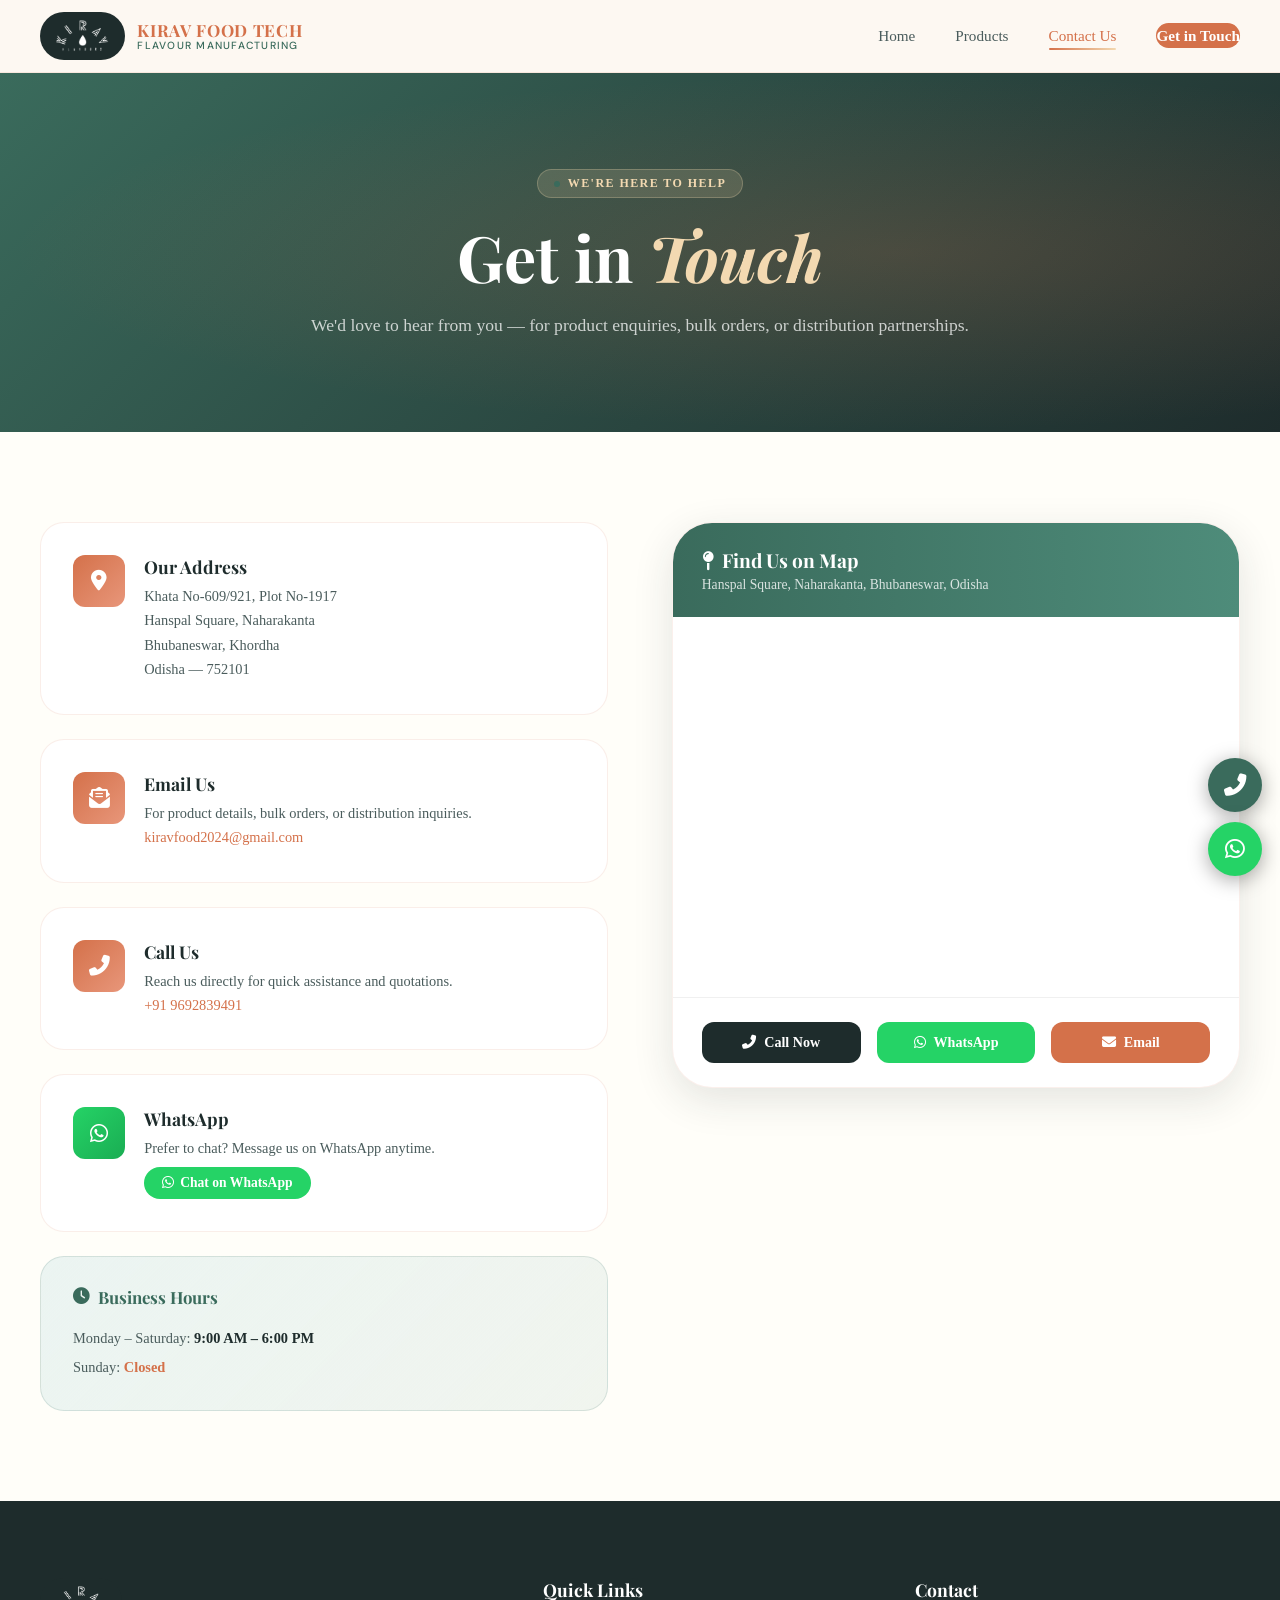
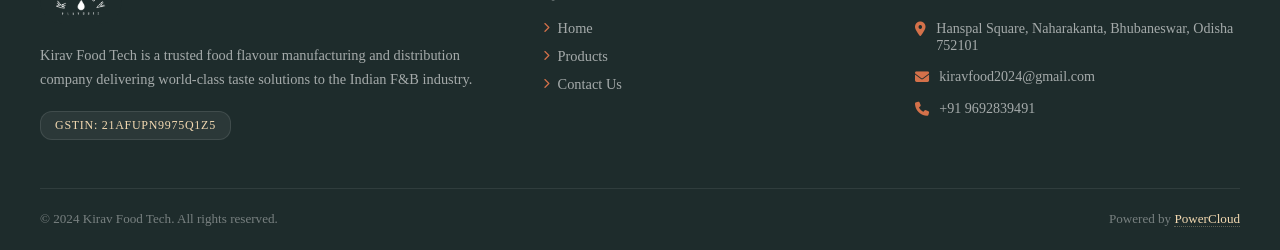
==== commit 1f6eda51: "Add files via upload" ====
--- a/contact.html
+++ b/contact.html
@@ -6,215 +6,156 @@
   <title>Contact Us | Kirav Food Tech</title>
   <link rel="stylesheet" href="https://cdnjs.cloudflare.com/ajax/libs/font-awesome/6.4.0/css/all.min.css">
   <link rel="stylesheet" href="style.css">
+  <style>
+    .float-group{position:fixed!important;right:18px!important;bottom:24px!important;z-index:99999!important;display:flex!important;flex-direction:column!important;gap:10px!important;align-items:center!important;}
+    .float-btn{width:54px!important;height:54px!important;border-radius:50%!important;color:#fff!important;font-size:1.4rem!important;display:flex!important;align-items:center!important;justify-content:center!important;text-decoration:none!important;box-shadow:0 4px 20px rgba(0,0,0,.35)!important;}
+    .float-wa{background:#25D366!important;}
+    .float-call{background:#3A6B5C!important;}
+  </style>
 </head>
 <body>
 
-  <!-- NAVBAR -->
-  <nav class="navbar">
-    <div class="container nav-inner">
-      <a href="index.html" class="logo">
-        <div class="logo-badge">
-          <img src="images/logo-dark.png" alt="Kirav">
-        </div>
-        <div class="logo-text">
-          KIRAV FOOD TECH
-          <small>Flavour Manufacturing</small>
-        </div>
-      </a>
-      <button class="nav-toggle" id="navToggle" aria-label="Toggle menu">
-        <span></span><span></span><span></span>
-      </button>
-      <ul class="nav-links" id="navLinks">
-        <li><a href="index.html">Home</a></li>
-        <li><a href="products.html">Products</a></li>
-        <li><a href="contact.html" class="active">Contact Us</a></li>
-        <li><a href="contact.html" class="nav-cta">Get in Touch</a></li>
-      </ul>
-    </div>
-  </nav>
+<nav class="navbar">
+  <div class="container nav-inner">
+    <a href="index.html" class="logo">
+      <div class="logo-badge"><img src="images/logo-dark.png" alt="Kirav"></div>
+      <div class="logo-text">KIRAV FOOD TECH<small>Flavour Manufacturing</small></div>
+    </a>
+    <button class="nav-toggle" id="navToggle" aria-label="Toggle menu">
+      <span></span><span></span><span></span>
+    </button>
+    <ul class="nav-links" id="navLinks">
+      <li><a href="index.html">Home</a></li>
+      <li><a href="products.html">Products</a></li>
+      <li><a href="contact.html" class="active">Contact Us</a></li>
+      <li><a href="contact.html" class="nav-cta">Get in Touch</a></li>
+    </ul>
+  </div>
+</nav>
 
-  <!-- CONTACT HERO -->
-  <header class="contact-hero">
-    <div class="container">
-      <span class="section-tag" style="color:var(--sand); background: rgba(243,217,177,0.15); border: 1px solid rgba(243,217,177,0.25); margin: 0 auto 1rem; display: inline-flex;">
-        We're Here to Help
-      </span>
-      <h1>Get in <em>Touch</em></h1>
-      <p>We'd love to hear from you — for product enquiries, bulk orders, or distribution partnerships.</p>
-    </div>
-  </header>
+<header class="contact-hero">
+  <div class="container">
+    <span class="section-tag" style="color:var(--sand);background:rgba(243,217,177,.15);border:1px solid rgba(243,217,177,.25);display:inline-flex;margin-bottom:1rem;">We're Here to Help</span>
+    <h1>Get in <em>Touch</em></h1>
+    <p>We'd love to hear from you — for product enquiries, bulk orders, or distribution partnerships.</p>
+  </div>
+</header>
 
-  <!-- CONTACT SECTION -->
-  <section class="contact-section">
-    <div class="container">
-      <div class="contact-layout">
+<section class="contact-section">
+  <div class="container">
+    <div class="contact-layout">
 
-        <!-- LEFT: Contact Info Cards -->
-        <div class="contact-info-stack">
-          <div class="contact-card fade-up fade-up-1">
-            <div class="contact-card-icon">
-              <i class="fas fa-map-marker-alt"></i>
-            </div>
-            <div>
-              <h4>Our Address</h4>
-              <p>
-                Khata No-609/921, Plot No-1917<br>
-                Hanspal Square, Naharakanta<br>
-                Bhubaneswar, Khordha<br>
-                Odisha — 752101
-              </p>
-            </div>
-          </div>
-
-          <div class="contact-card fade-up fade-up-2">
-            <div class="contact-card-icon">
-              <i class="fas fa-envelope-open-text"></i>
-            </div>
-            <div>
-              <h4>Email Us</h4>
-              <p>For product details, bulk orders, or distribution inquiries.</p>
-              <p><a href="mailto:kiravfood2024@gmail.com">kiravfood2024@gmail.com</a></p>
-            </div>
-          </div>
-
-          <div class="contact-card fade-up fade-up-3">
-            <div class="contact-card-icon">
-              <i class="fas fa-phone-alt"></i>
-            </div>
-            <div>
-              <h4>Call or WhatsApp</h4>
-              <p>Reach us directly for quick assistance and quotations.</p>
-              <p><a href="tel:+919692839491">+91 9692839491</a></p>
-            </div>
-          </div>
-
-          <div class="contact-card fade-up fade-up-4">
-            <div class="contact-card-icon" style="background: linear-gradient(135deg, #25D366, #1aad53);">
-              <i class="fab fa-whatsapp"></i>
-            </div>
-            <div>
-              <h4>WhatsApp Chat</h4>
-              <p>Prefer to chat? Send us a message on WhatsApp anytime.</p>
-              <p>
-                <a href="https://wa.me/919692839491" target="_blank" style="display: inline-flex; align-items: center; gap: 6px; background: #25D366; color: white; padding: 8px 18px; border-radius: 30px; font-size: 0.85rem; font-weight: 600; margin-top: 6px; transition: all 0.2s;">
-                  <i class="fab fa-whatsapp"></i> Chat on WhatsApp
-                </a>
-              </p>
-            </div>
-          </div>
-
-          <!-- Business Hours -->
-          <div style="background: linear-gradient(135deg, var(--forest-pale), rgba(74,140,122,0.08)); border: 1px solid rgba(58,107,92,0.15); border-radius: var(--radius-md); padding: 1.8rem 2rem;">
-            <h4 style="font-family: 'Playfair Display', serif; color: var(--forest); font-size: 1.05rem; margin-bottom: 1rem; display: flex; align-items: center; gap: 8px;">
-              <i class="fas fa-clock" style="font-size: 0.9rem;"></i> Business Hours
-            </h4>
-            <p style="font-size: 0.9rem; color: var(--mid); line-height: 2;">
-              Monday – Saturday: <strong style="color: var(--dark);">9:00 AM – 6:00 PM</strong><br>
-              Sunday: <strong style="color: var(--terracotta);">Closed</strong>
-            </p>
+      <div class="contact-info-stack">
+        <div class="contact-card">
+          <div class="contact-card-icon"><i class="fas fa-map-marker-alt"></i></div>
+          <div>
+            <h4>Our Address</h4>
+            <p>Khata No-609/921, Plot No-1917<br>Hanspal Square, Naharakanta<br>Bhubaneswar, Khordha<br>Odisha — 752101</p>
           </div>
         </div>
-
-        <!-- RIGHT: Map Panel -->
-        <div class="map-panel fade-up fade-up-2">
-          <div class="map-header">
-            <h3><i class="fas fa-map-pin" style="margin-right:8px;"></i>Find Us on Map</h3>
-            <p>Hanspal Square, Naharakanta, Bhubaneswar, Odisha</p>
+        <div class="contact-card">
+          <div class="contact-card-icon"><i class="fas fa-envelope-open-text"></i></div>
+          <div>
+            <h4>Email Us</h4>
+            <p>For product details, bulk orders, or distribution inquiries.</p>
+            <p><a href="mailto:kiravfood2024@gmail.com">kiravfood2024@gmail.com</a></p>
           </div>
-          <iframe
-            src="https://www.google.com/maps/embed?pb=!1m18!1m12!1m3!1d3742.345678!2d85.8!3d20.3!2m3!1f0!2f0!3f0!3m2!1i1024!2i768!4f13.1!3m3!1m2!1s0x3a1909dcee0e5e9d%3A0x8b0d1e4f5a6b7c8d!2sBhubaneswar!5e0!3m2!1sen!2sin!4v1620000000000!5m2!1sen!2sin"
-            allowfullscreen
-            loading="lazy"
-            title="Kirav Food Tech Location">
-          </iframe>
-
-          <!-- Quick contact strip below map -->
-          <div style="padding: 1.5rem 1.8rem; display: flex; gap: 1rem; flex-wrap: wrap; border-top: 1px solid rgba(0,0,0,0.06);">
-            <a href="tel:+919692839491"
-               style="flex: 1; min-width: 140px; display: flex; align-items: center; justify-content: center; gap: 8px; background: var(--dark); color: white; padding: 12px 20px; border-radius: var(--radius-sm); font-size: 0.88rem; font-weight: 600; transition: all 0.2s; text-decoration: none;">
-              <i class="fas fa-phone-alt"></i> Call Now
-            </a>
-            <a href="https://wa.me/919692839491" target="_blank"
-               style="flex: 1; min-width: 140px; display: flex; align-items: center; justify-content: center; gap: 8px; background: #25D366; color: white; padding: 12px 20px; border-radius: var(--radius-sm); font-size: 0.88rem; font-weight: 600; transition: all 0.2s; text-decoration: none;">
-              <i class="fab fa-whatsapp"></i> WhatsApp
-            </a>
-            <a href="mailto:kiravfood2024@gmail.com"
-               style="flex: 1; min-width: 140px; display: flex; align-items: center; justify-content: center; gap: 8px; background: var(--terracotta); color: white; padding: 12px 20px; border-radius: var(--radius-sm); font-size: 0.88rem; font-weight: 600; transition: all 0.2s; text-decoration: none;">
-              <i class="fas fa-envelope"></i> Email
+        </div>
+        <div class="contact-card">
+          <div class="contact-card-icon"><i class="fas fa-phone-alt"></i></div>
+          <div>
+            <h4>Call Us</h4>
+            <p>Reach us directly for quick assistance and quotations.</p>
+            <p><a href="tel:+919692839491">+91 9692839491</a></p>
+          </div>
+        </div>
+        <div class="contact-card">
+          <div class="contact-card-icon" style="background:linear-gradient(135deg,#25D366,#1aad53);"><i class="fab fa-whatsapp"></i></div>
+          <div>
+            <h4>WhatsApp</h4>
+            <p>Prefer to chat? Message us on WhatsApp anytime.</p>
+            <a href="https://wa.me/919692839491" target="_blank" style="display:inline-flex;align-items:center;gap:6px;background:#25D366;color:white;padding:8px 18px;border-radius:30px;font-size:.85rem;font-weight:600;margin-top:6px;">
+              <i class="fab fa-whatsapp"></i> Chat on WhatsApp
             </a>
           </div>
         </div>
+        <div style="background:linear-gradient(135deg,var(--forest-pale),rgba(74,140,122,.08));border:1px solid rgba(58,107,92,.15);border-radius:var(--radius-md);padding:1.8rem 2rem;">
+          <h4 style="font-family:'Playfair Display',serif;color:var(--forest);font-size:1.05rem;margin-bottom:1rem;display:flex;align-items:center;gap:8px;"><i class="fas fa-clock"></i> Business Hours</h4>
+          <p style="font-size:.9rem;color:var(--mid);line-height:2;">Monday – Saturday: <strong style="color:var(--dark);">9:00 AM – 6:00 PM</strong><br>Sunday: <strong style="color:var(--terracotta);">Closed</strong></p>
+        </div>
+      </div>
 
+      <div class="map-panel">
+        <div class="map-header">
+          <h3><i class="fas fa-map-pin" style="margin-right:8px;"></i>Find Us on Map</h3>
+          <p>Hanspal Square, Naharakanta, Bhubaneswar, Odisha</p>
+        </div>
+        <iframe src="https://www.google.com/maps/embed?pb=!1m18!1m12!1m3!1d3742.345678!2d85.8!3d20.3!2m3!1f0!2f0!3f0!3m2!1i1024!2i768!4f13.1!3m3!1m2!1s0x3a1909dcee0e5e9d%3A0x8b0d1e4f5a6b7c8d!2sBhubaneswar!5e0!3m2!1sen!2sin!4v1620000000000!5m2!1sen!2sin" allowfullscreen loading="lazy"></iframe>
+        <div style="padding:1.5rem 1.8rem;display:flex;gap:1rem;flex-wrap:wrap;border-top:1px solid rgba(0,0,0,.06);">
+          <a href="tel:+919692839491" style="flex:1;min-width:120px;display:flex;align-items:center;justify-content:center;gap:8px;background:var(--dark);color:white;padding:12px 16px;border-radius:var(--radius-sm);font-size:.88rem;font-weight:600;">
+            <i class="fas fa-phone-alt"></i> Call Now
+          </a>
+          <a href="https://wa.me/919692839491" target="_blank" style="flex:1;min-width:120px;display:flex;align-items:center;justify-content:center;gap:8px;background:#25D366;color:white;padding:12px 16px;border-radius:var(--radius-sm);font-size:.88rem;font-weight:600;">
+            <i class="fab fa-whatsapp"></i> WhatsApp
+          </a>
+          <a href="mailto:kiravfood2024@gmail.com" style="flex:1;min-width:120px;display:flex;align-items:center;justify-content:center;gap:8px;background:var(--terracotta);color:white;padding:12px 16px;border-radius:var(--radius-sm);font-size:.88rem;font-weight:600;">
+            <i class="fas fa-envelope"></i> Email
+          </a>
+        </div>
+      </div>
+
+    </div>
+  </div>
+</section>
+
+<div class="float-group">
+  <a href="tel:+919692839491" class="float-btn float-call"><i class="fas fa-phone-alt"></i></a>
+  <a href="https://wa.me/919692839491" target="_blank" class="float-btn float-wa"><i class="fab fa-whatsapp"></i></a>
+</div>
+
+<footer>
+  <div class="container">
+    <div class="footer-top">
+      <div class="footer-brand">
+        <div class="logo-badge" style="width:fit-content;margin-bottom:1.2rem;"><img src="images/logo-dark.png" alt="Kirav" style="height:30px;"></div>
+        <p>Kirav Food Tech is a trusted food flavour manufacturing and distribution company delivering world-class taste solutions to the Indian F&amp;B industry.</p>
+        <span class="footer-gstin">GSTIN: 21AFUPN9975Q1Z5</span>
+      </div>
+      <div class="footer-col">
+        <h4>Quick Links</h4>
+        <ul>
+          <li><a href="index.html"><i class="fas fa-chevron-right"></i> Home</a></li>
+          <li><a href="products.html"><i class="fas fa-chevron-right"></i> Products</a></li>
+          <li><a href="contact.html"><i class="fas fa-chevron-right"></i> Contact Us</a></li>
+        </ul>
+      </div>
+      <div class="footer-col">
+        <h4>Contact</h4>
+        <div class="footer-contact-item"><i class="fas fa-map-marker-alt"></i><span>Hanspal Square, Naharakanta, Bhubaneswar, Odisha 752101</span></div>
+        <div class="footer-contact-item"><i class="fas fa-envelope"></i><a href="mailto:kiravfood2024@gmail.com">kiravfood2024@gmail.com</a></div>
+        <div class="footer-contact-item"><i class="fas fa-phone"></i><a href="tel:+919692839491">+91 9692839491</a></div>
       </div>
     </div>
-  </section>
+    <div class="footer-bottom">
+      <p>&copy; 2024 Kirav Food Tech. All rights reserved.</p>
+      <p>Powered by <a href="https://jyotiranswain.github.io/powercloud/" target="_blank">PowerCloud</a></p>
+    </div>
+  </div>
+</footer>
 
-  <!-- FLOATING BUTTONS -->
-  <div class="float-group">
-    <a href="tel:+919692839491" class="float-btn float-call" data-tip="Call Us"><i class="fas fa-phone-alt"></i></a>
-    <a href="https://wa.me/919692839491" target="_blank" class="float-btn float-wa" data-tip="WhatsApp"><i class="fab fa-whatsapp"></i></a>
-  </div>
-
-  <!-- FOOTER -->
-  <footer>
-    <div class="container">
-      <div class="footer-top">
-        <div class="footer-brand">
-          <div class="logo-badge" style="width: fit-content; margin-bottom: 1.2rem;">
-            <img src="images/logo-dark.png" alt="Kirav" style="height:30px;">
-          </div>
-          <p>Kirav Food Tech is a trusted food flavour manufacturing and distribution company. We deliver world-class taste solutions to the Indian F&amp;B industry.</p>
-          <span class="footer-gstin">GSTIN: 21AFUPN9975Q1Z5</span>
-        </div>
-        <div class="footer-col">
-          <h4>Quick Links</h4>
-          <ul>
-            <li><a href="index.html"><i class="fas fa-chevron-right"></i> Home</a></li>
-            <li><a href="products.html"><i class="fas fa-chevron-right"></i> Products</a></li>
-            <li><a href="contact.html"><i class="fas fa-chevron-right"></i> Contact Us</a></li>
-          </ul>
-        </div>
-        <div class="footer-col">
-          <h4>Contact</h4>
-          <div class="footer-contact-item">
-            <i class="fas fa-map-marker-alt"></i>
-            <span>Hanspal Square, Naharakanta, Bhubaneswar, Odisha 752101</span>
-          </div>
-          <div class="footer-contact-item">
-            <i class="fas fa-envelope"></i>
-            <a href="mailto:kiravfood2024@gmail.com">kiravfood2024@gmail.com</a>
-          </div>
-          <div class="footer-contact-item">
-            <i class="fas fa-phone"></i>
-            <a href="tel:+919692839491">+91 9692839491</a>
-          </div>
-        </div>
-      </div>
-      <div class="footer-bottom">
-        <p>&copy; 2026 Kirav Food Tech. All rights reserved.</p>
-        <p>Powered by <a href="https://jyotiranswain.github.io/powercloud/" target="_blank">PowerCloud</a></p>
-      </div>
-    </div>
-  </footer>
-
-  <script>
-    const toggle = document.getElementById('navToggle');
-    const links = document.getElementById('navLinks');
-    toggle.addEventListener('click', () => {
-      toggle.classList.toggle('open');
-      links.classList.toggle('open');
-    });
-    links.querySelectorAll('a').forEach(a => {
-      a.addEventListener('click', () => {
-        toggle.classList.remove('open');
-        links.classList.remove('open');
-      });
-    });
-
-    const observer = new IntersectionObserver((entries) => {
-      entries.forEach(e => { if (e.isIntersecting) e.target.style.opacity = '1'; });
-    }, { threshold: 0.1 });
-    document.querySelectorAll('.fade-up').forEach(el => observer.observe(el));
-  </script>
+<script>
+var navBtn  = document.getElementById('navToggle');
+var navMenu = document.getElementById('navLinks');
+navBtn.addEventListener('click', function() {
+  if (navMenu.classList.contains('open')) {
+    navMenu.classList.remove('open'); navBtn.classList.remove('open'); document.body.style.overflow = '';
+  } else {
+    navMenu.classList.add('open'); navBtn.classList.add('open'); document.body.style.overflow = 'hidden';
+  }
+});
+navMenu.querySelectorAll('a').forEach(function(a) {
+  a.addEventListener('click', function() { navMenu.classList.remove('open'); navBtn.classList.remove('open'); document.body.style.overflow = ''; });
+});
+</script>
 </body>
 </html>
--- a/style.css
+++ b/style.css
@@ -35,14 +35,8 @@
 html {
   scroll-behavior: smooth;
   font-size: 16px;
-}
-
-body {
-  font-family: 'DM Sans', sans-serif;
-  background: var(--cream);
-  color: var(--dark);
-  line-height: 1.6;
-  overflow-x: hidden;
+  /* Clip horizontal overflow at html level — safe for fixed children */
+  overflow-x: clip;
 }
 
 img { max-width: 100%; display: block; }
@@ -72,6 +66,8 @@
   -webkit-backdrop-filter: blur(20px);
   border-bottom: 1px solid rgba(212,113,74,0.12);
   transition: var(--transition);
+  /* Prevent any child from bleeding outside */
+  overflow: visible;
 }
 
 .nav-inner {
@@ -80,6 +76,8 @@
   justify-content: space-between;
   height: 72px;
   gap: 1rem;
+  /* Stop children from pushing width beyond viewport */
+  min-width: 0;
 }
 
 .logo {
@@ -184,11 +182,13 @@
   flex-direction: column;
   gap: 5px;
   cursor: pointer;
-  padding: 6px;
+  padding: 8px;
   border-radius: 8px;
   background: none;
   border: none;
-  z-index: 200;
+  /* Always on top */
+  z-index: 10001;
+  position: relative;
 }
 
 .nav-toggle span {
@@ -1081,39 +1081,44 @@
    ============================================= */
 .float-group {
   position: fixed;
-  right: 24px;
-  bottom: 28px;
+  right: 20px;
+  bottom: 24px;
   z-index: 500;
   display: flex;
   flex-direction: column;
-  gap: 12px;
+  gap: 10px;
   align-items: flex-end;
+  /* Prevent overflow beyond viewport */
+  max-width: calc(100vw - 40px);
 }
 
 .float-btn {
-  width: 54px;
-  height: 54px;
+  width: 52px;
+  height: 52px;
   border-radius: 50%;
   color: white;
-  font-size: 1.4rem;
+  font-size: 1.3rem;
   display: flex;
   align-items: center;
   justify-content: center;
-  box-shadow: 0 8px 28px rgba(0,0,0,0.22);
+  box-shadow: 0 6px 20px rgba(0,0,0,0.25);
   transition: var(--transition);
   text-decoration: none;
   position: relative;
+  flex-shrink: 0;
+  /* Ensure it never goes off screen */
+  box-sizing: border-box;
 }
 
 .float-btn::before {
   content: attr(data-tip);
   position: absolute;
-  right: calc(100% + 12px);
+  right: calc(100% + 10px);
   background: var(--dark);
   color: white;
-  font-size: 0.78rem;
+  font-size: 0.75rem;
   font-weight: 600;
-  padding: 5px 12px;
+  padding: 5px 11px;
   border-radius: var(--radius-sm);
   white-space: nowrap;
   opacity: 0;
@@ -1121,9 +1126,11 @@
   transition: opacity 0.2s;
 }
 
-.float-btn:hover::before { opacity: 1; }
-
-.float-btn:hover { transform: scale(1.1); }
+/* Only show tooltip on non-touch devices */
+@media (hover: hover) {
+  .float-btn:hover::before { opacity: 1; }
+  .float-btn:hover { transform: scale(1.1); }
+}
 
 .float-wa { background: linear-gradient(135deg, #25D366, #1aad53); }
 .float-call { background: linear-gradient(135deg, var(--forest), var(--forest-light)); }
@@ -1132,7 +1139,9 @@
    RESPONSIVE — MOBILE FIRST BREAKPOINTS
    ============================================= */
 
-/* Tablet: 768px - 1100px */
+/* =============================================
+   TABLET: <= 1100px
+   ============================================= */
 @media (max-width: 1100px) {
   .values-grid { grid-template-columns: repeat(2, 1fr); }
   .footer-top { grid-template-columns: 1fr 1fr; }
@@ -1140,59 +1149,161 @@
   .stats-strip-inner { grid-template-columns: repeat(2, 1fr); gap: 0; }
   .stat-item { border-right: none; border-bottom: 1px solid rgba(255,255,255,0.08); }
   .stat-item:nth-child(odd) { border-right: 1px solid rgba(255,255,255,0.08); }
-  .stat-item:last-child, .stat-item:nth-last-child(2):nth-child(odd) { border-bottom: none; }
-}
-
-/* Mobile: <= 768px */
+  .stat-item:last-child,
+  .stat-item:nth-last-child(2):nth-child(odd) { border-bottom: none; }
+}
+
+/* =============================================
+   MOBILE: <= 768px
+   ============================================= */
 @media (max-width: 768px) {
-  /* NAV */
+
+  /* ---- HAMBURGER BUTTON ---- */
+  .nav-toggle {
+    display: flex !important;
+    z-index: 10000;
+    position: relative;
+  }
+
+  /* ---- MOBILE NAV MENU ---- */
   .nav-links {
-    position: fixed;
-    inset: 0;
-    top: 72px;
-    background: rgba(253,248,242,0.98);
-    backdrop-filter: blur(20px);
-    flex-direction: column;
-    align-items: center;
-    justify-content: center;
-    gap: 2.5rem;
-    transform: translateX(100%);
-    transition: transform 0.4s cubic-bezier(0.4,0,0.2,1);
-    z-index: 999;
+    position: fixed !important;
+    top: 0 !important;
+    left: 0 !important;
+    right: 0 !important;
+    bottom: 0 !important;
+    width: 100vw !important;
+    height: 100vh !important;
+    background: #FDF8F2 !important;
+    flex-direction: column !important;
+    align-items: center !important;
+    justify-content: center !important;
+    gap: 0.4rem !important;
+    /* Hidden by default */
+    opacity: 0 !important;
+    visibility: hidden !important;
+    transform: translateY(-12px) !important;
+    transition: opacity 0.3s ease, transform 0.3s ease, visibility 0.3s ease !important;
+    z-index: 9000 !important;
+    overflow-y: auto !important;
+    margin: 0 !important;
+    padding: 80px 2rem 3rem !important;
   }
-  .nav-links.open { transform: translateX(0); }
-  .nav-links a { font-size: 1.3rem; }
-  .nav-toggle { display: flex; }
-
-  /* HERO */
+
+  /* Visible when open class is added by JS */
+  .nav-links.open {
+    opacity: 1 !important;
+    visibility: visible !important;
+    transform: translateY(0) !important;
+  }
+
+  .nav-links li {
+    width: 100% !important;
+    text-align: center !important;
+  }
+
+  .nav-links a {
+    display: block !important;
+    font-size: 1.6rem !important;
+    font-weight: 700 !important;
+    color: var(--dark) !important;
+    padding: 0.8rem 2rem !important;
+    border-radius: var(--radius-sm) !important;
+    width: 100% !important;
+  }
+
+  .nav-links a:hover,
+  .nav-links a.active {
+    color: var(--terracotta) !important;
+    background: rgba(212,113,74,0.08) !important;
+  }
+
+  .nav-links a::after { display: none !important; }
+
+  .nav-links .nav-cta {
+    display: inline-block !important;
+    background: var(--terracotta) !important;
+    color: white !important;
+    font-size: 1.1rem !important;
+    padding: 14px 36px !important;
+    border-radius: var(--radius-lg) !important;
+    margin-top: 1rem !important;
+    width: auto !important;
+  }
+
+  /* ---- FLOATING BUTTONS ---- */
+  .float-group {
+    position: fixed !important;
+    right: 16px !important;
+    bottom: 24px !important;
+    z-index: 8000 !important;
+    display: flex !important;
+    flex-direction: column !important;
+    gap: 10px !important;
+    align-items: center !important;
+    pointer-events: all !important;
+  }
+
+  .float-btn {
+    width: 52px !important;
+    height: 52px !important;
+    font-size: 1.3rem !important;
+    display: flex !important;
+    align-items: center !important;
+    justify-content: center !important;
+    border-radius: 50% !important;
+    box-shadow: 0 4px 20px rgba(0,0,0,0.35) !important;
+    pointer-events: all !important;
+    visibility: visible !important;
+    opacity: 1 !important;
+  }
+
+  .float-wa {
+    background: linear-gradient(135deg, #25D366, #1aad53) !important;
+    color: white !important;
+  }
+
+  .float-call {
+    background: linear-gradient(135deg, #3A6B5C, #4E8C7A) !important;
+    color: white !important;
+  }
+
+  /* Hide tooltip on touch */
+  .float-btn::before { display: none !important; }
+
+  /* ---- HERO ---- */
   .slide-content h1 { font-size: clamp(1.9rem, 8vw, 2.8rem); }
   .slider-arrows { display: none; }
+
+  /* ---- ABOUT ---- */
   .about-grid { grid-template-columns: 1fr; }
   .about-accent-card { right: 0; bottom: -20px; }
   .about-text { padding-left: 0; }
 
-  /* STATS */
+  /* ---- STATS ---- */
   .stats-strip-inner { grid-template-columns: repeat(2, 1fr); }
 
-  /* VALUES */
+  /* ---- VALUES ---- */
   .values-grid { grid-template-columns: repeat(2, 1fr); gap: 1rem; }
 
-  /* PRODUCTS */
+  /* ---- PRODUCTS ---- */
   .products-mosaic { grid-template-columns: repeat(2, 1fr); }
   .specialty-grid { grid-template-columns: 1fr; }
   .category-header { flex-direction: column; align-items: flex-start; gap: 0.5rem; }
   .category-line { display: none; }
 
-  /* CONTACT */
+  /* ---- CONTACT ---- */
   .contact-layout { grid-template-columns: 1fr; }
 
-  /* FOOTER */
+  /* ---- FOOTER ---- */
   .footer-top { grid-template-columns: 1fr; gap: 2rem; }
   .footer-brand { grid-column: auto; }
   .footer-bottom { flex-direction: column; text-align: center; }
 }
 
-/* Small mobile: <= 480px */
+/* =============================================
+   SMALL MOBILE: <= 480px
+   ============================================= */
 @media (max-width: 480px) {
   .products-mosaic { grid-template-columns: 1fr; }
   .values-grid { grid-template-columns: 1fr; }
@@ -1200,8 +1311,9 @@
   .slide-content h1 { font-size: 1.8rem; }
   .hero-slider { height: clamp(480px, 90vh, 640px); }
   .logo-text { display: none; }
-  .float-btn { width: 48px; height: 48px; font-size: 1.2rem; }
-  .float-group { right: 16px; bottom: 20px; }
+
+  .float-btn { width: 46px !important; height: 46px !important; font-size: 1.1rem !important; }
+  .float-group { right: 12px !important; bottom: 16px !important; gap: 8px !important; }
 }
 
 /* Animations */
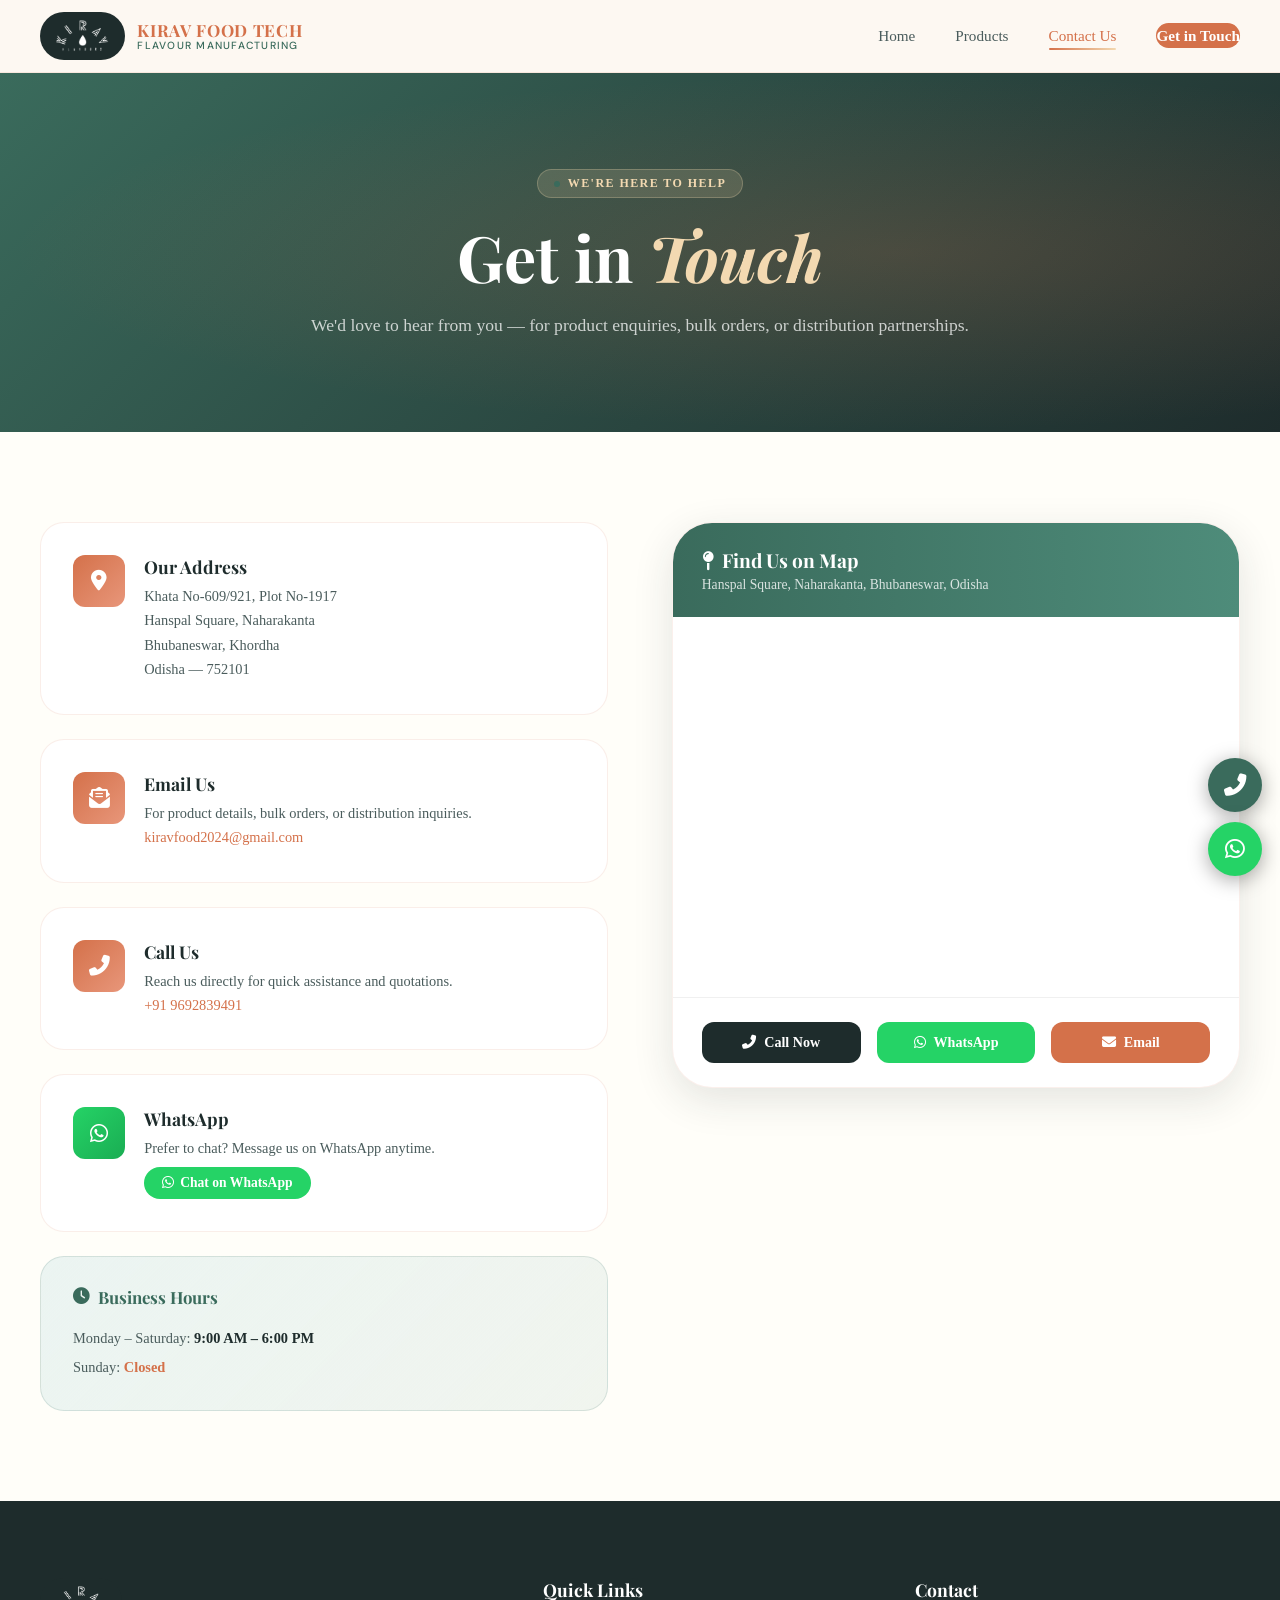
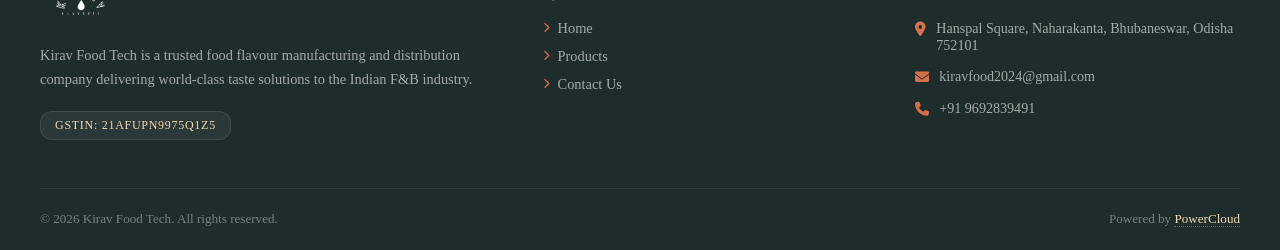
==== commit e977721d: "Update contact.html" ====
--- a/contact.html
+++ b/contact.html
@@ -137,7 +137,7 @@
       </div>
     </div>
     <div class="footer-bottom">
-      <p>&copy; 2024 Kirav Food Tech. All rights reserved.</p>
+      <p>&copy; 2026 Kirav Food Tech. All rights reserved.</p>
       <p>Powered by <a href="https://jyotiranswain.github.io/powercloud/" target="_blank">PowerCloud</a></p>
     </div>
   </div>
